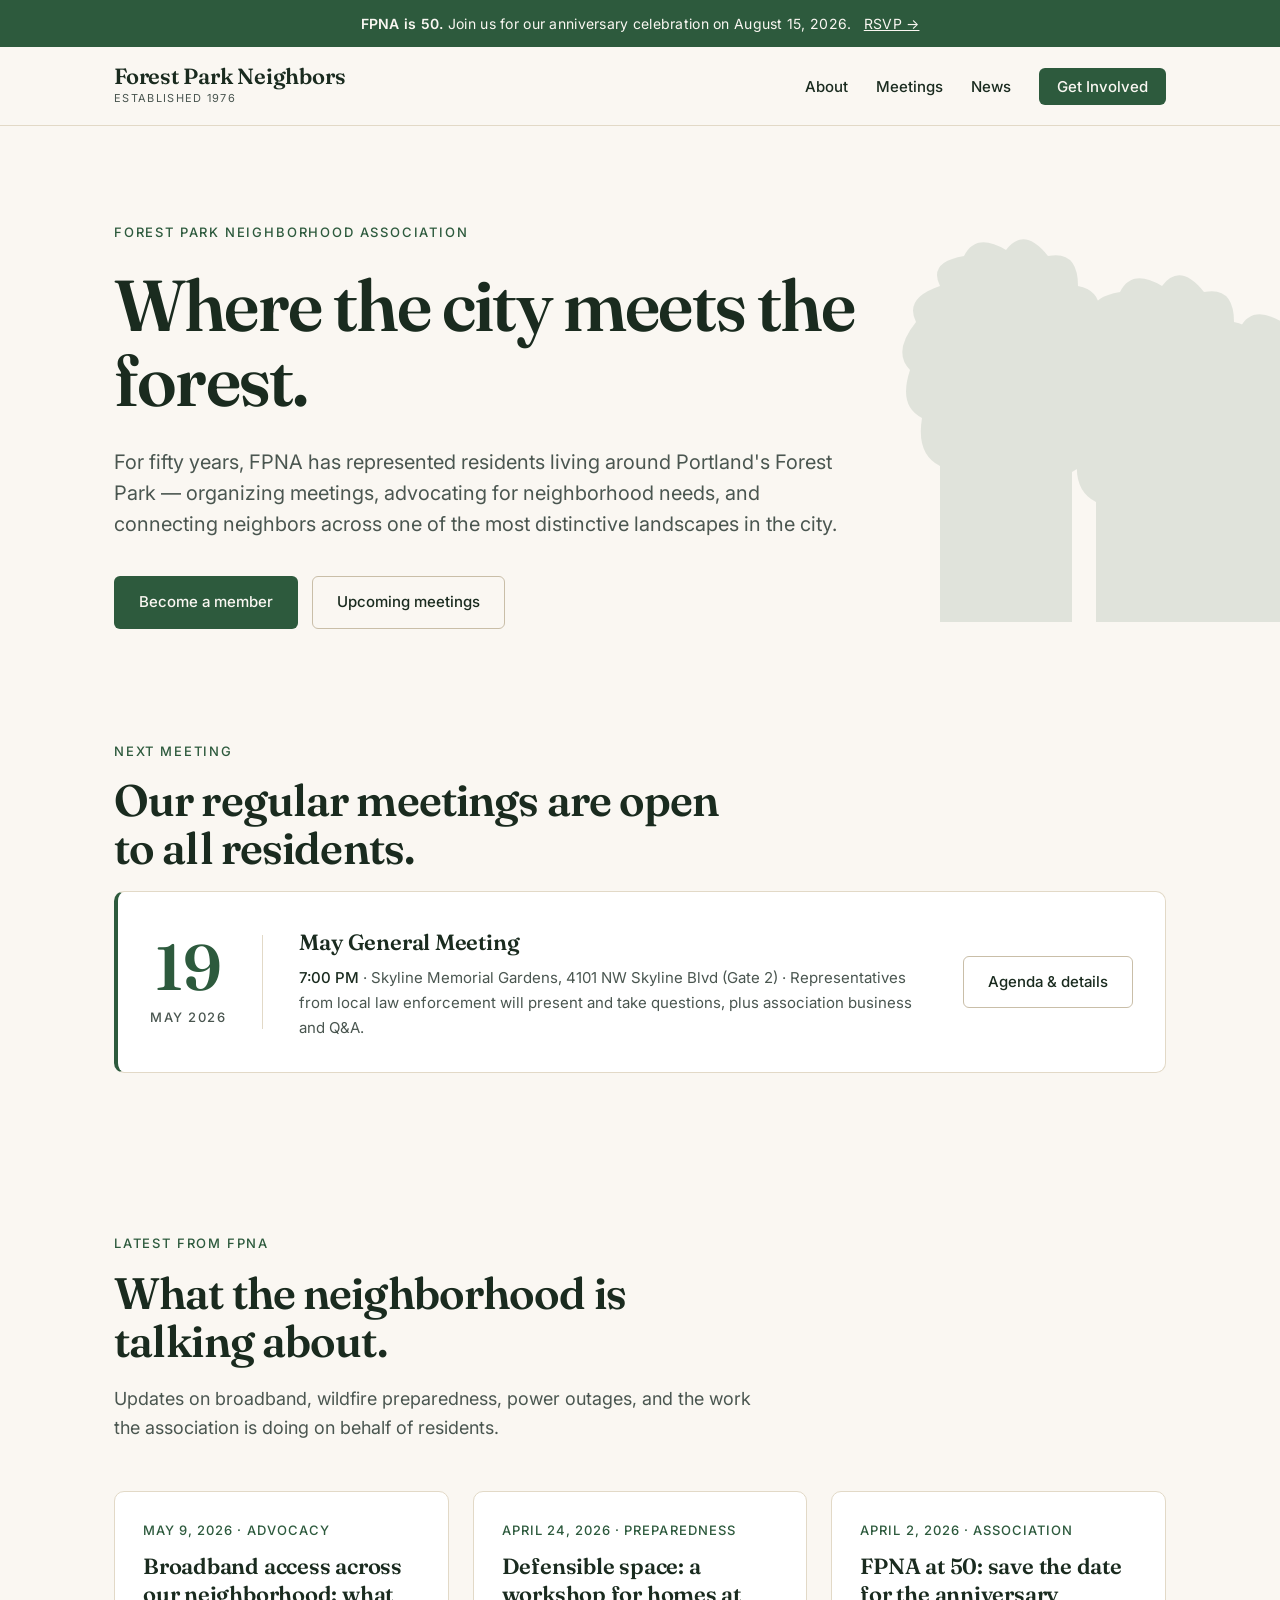
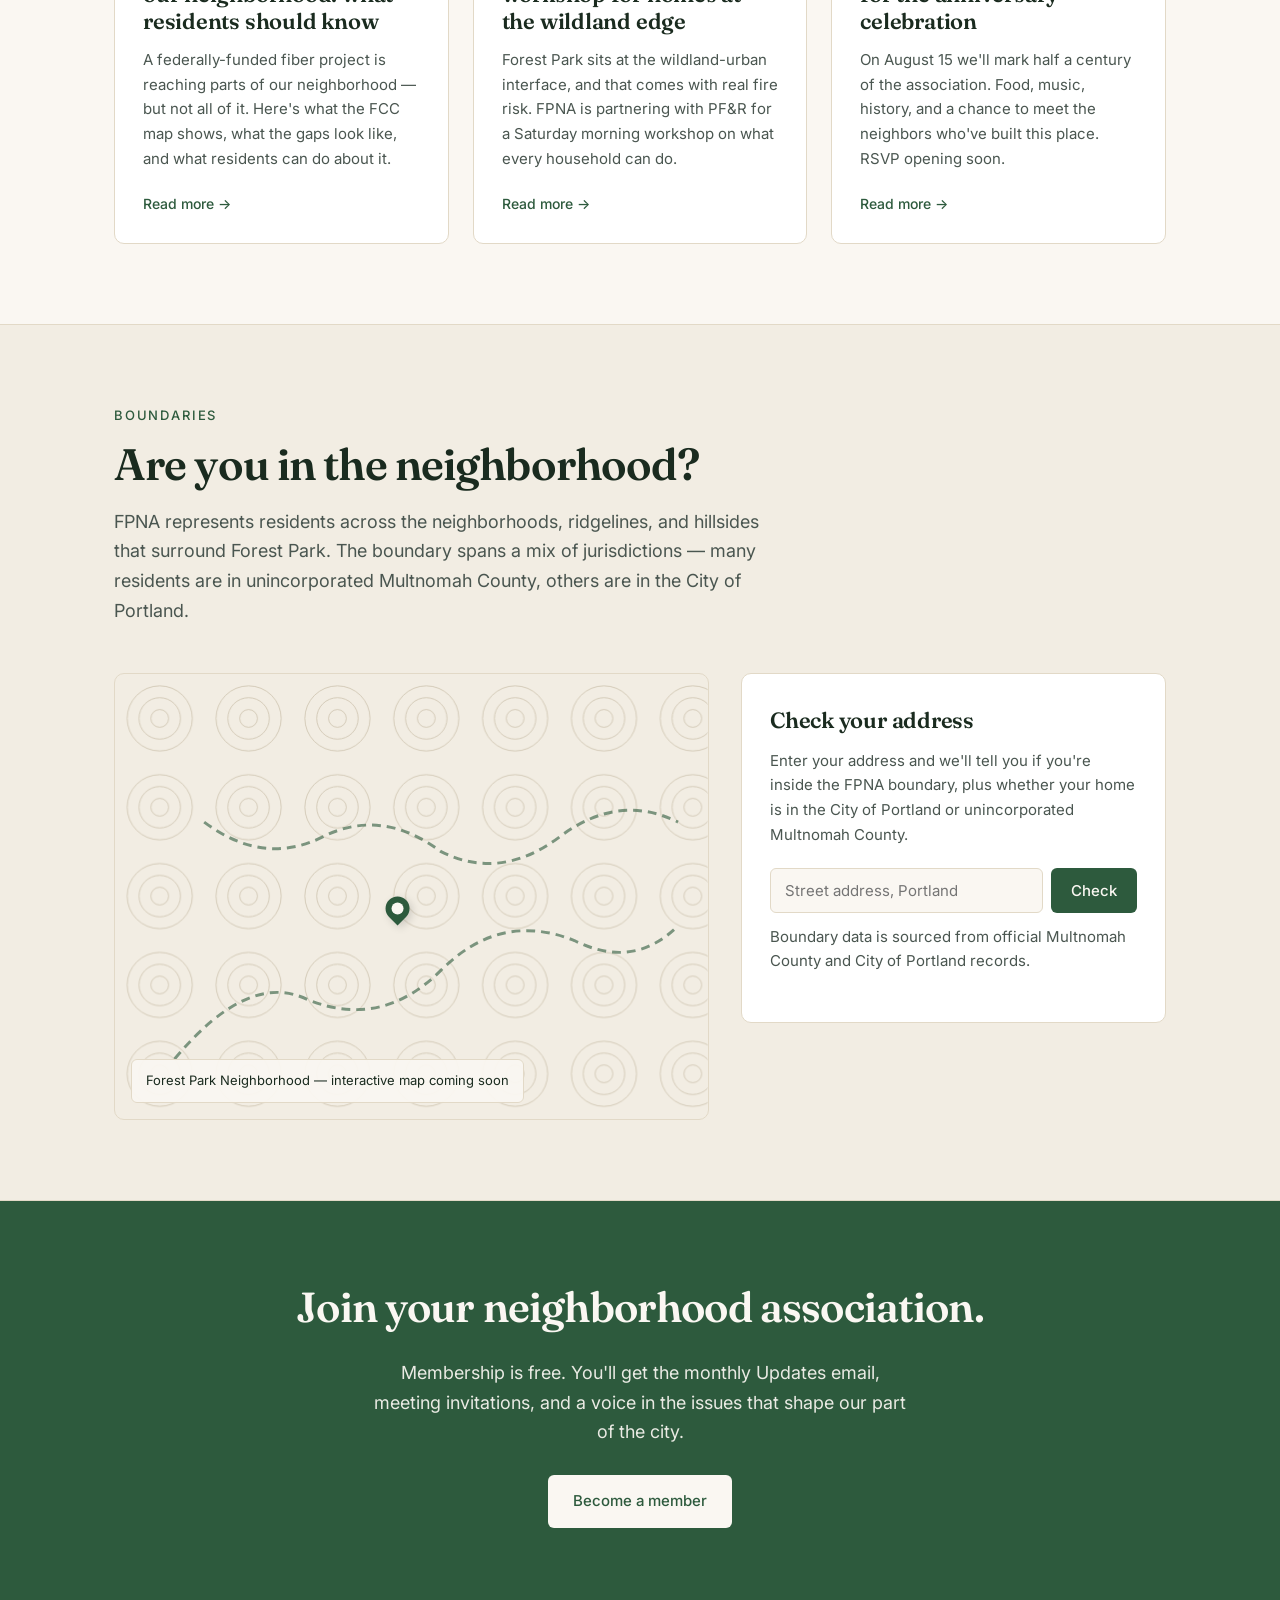
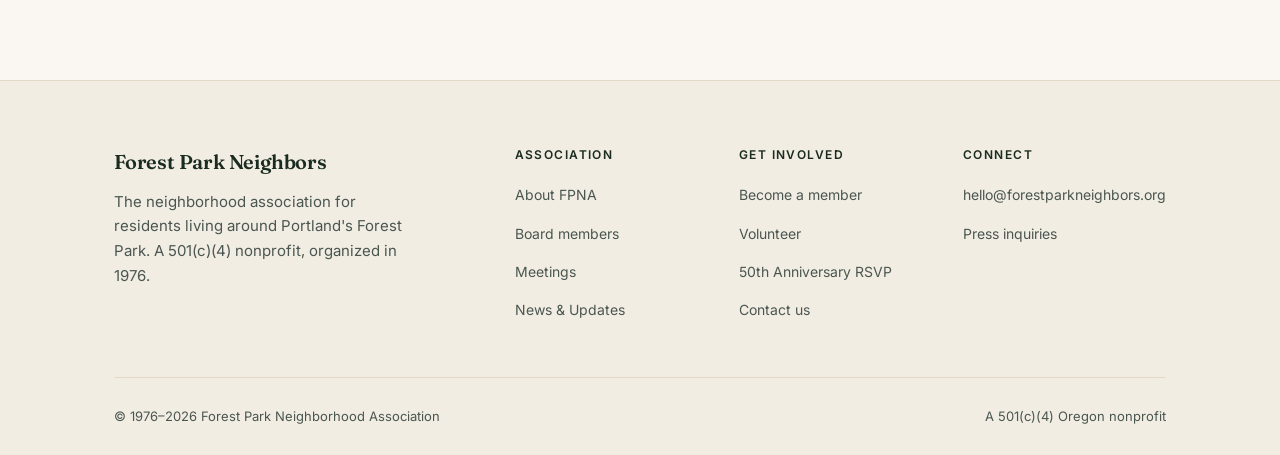
==== index.html @ efd58afb "Initial commit: FPNA prototype site Static demo for the Forest Park Neighborhood Association board r" ====
<!DOCTYPE html>
<html lang="en">
<head>
  <meta charset="UTF-8">
  <meta name="viewport" content="width=device-width, initial-scale=1.0">
  <title>Forest Park Neighborhood Association</title>
  <meta name="description" content="Since 1976, FPNA has represented residents around Portland's Forest Park. Meetings, news, advocacy, and community at the edge of the forest.">
  <link rel="preconnect" href="https://fonts.googleapis.com">
  <link rel="preconnect" href="https://fonts.gstatic.com" crossorigin>
  <link href="https://fonts.googleapis.com/css2?family=Fraunces:opsz,wght@9..144,500;9..144,600&family=Inter:wght@400;500;600&display=swap" rel="stylesheet">
  <link rel="stylesheet" href="styles.css">
</head>
<body>

  <!-- 50th Anniversary banner -->
  <div class="banner-50">
    <strong>FPNA is 50.</strong> Join us for our anniversary celebration on August 15, 2026.
    <a href="get-involved.html#rsvp">RSVP →</a>
  </div>

  <!-- Header -->
  <header class="site-header">
    <div class="header-inner">
      <a href="index.html" class="brand">
        <span class="brand-name">Forest Park Neighbors</span>
        <span class="brand-tag">Established 1976</span>
      </a>
      <nav class="main-nav" aria-label="Main">
        <ul>
          <li><a href="about.html">About</a></li>
          <li><a href="meetings.html">Meetings</a></li>
          <li><a href="news.html">News</a></li>
          <li><a href="get-involved.html" class="nav-cta">Get Involved</a></li>
        </ul>
      </nav>
    </div>
  </header>

  <!-- Hero -->
  <section class="hero">
    <!-- Decorative tree silhouettes -->
    <svg class="hero-decoration" viewBox="0 0 400 400" xmlns="http://www.w3.org/2000/svg" aria-hidden="true">
      <g fill="#2D5A3D">
        <path d="M50 380 L50 250 Q30 240 35 210 Q15 200 25 170 Q10 155 30 130 Q20 110 50 100 Q40 80 70 75 Q80 55 105 70 Q120 50 140 75 Q165 70 165 100 Q190 105 180 135 Q200 155 180 175 Q195 200 175 215 Q180 245 160 255 L160 380 Z"/>
        <path d="M180 380 L180 280 Q160 270 165 240 Q145 230 155 200 Q140 185 160 160 Q150 140 180 130 Q170 110 200 105 Q210 85 235 100 Q250 80 270 105 Q295 100 295 130 Q320 135 310 165 Q330 185 310 205 Q325 230 305 245 Q310 275 290 285 L290 380 Z"/>
        <path d="M280 380 L280 310 Q260 300 265 270 Q245 260 255 230 Q240 215 260 190 Q250 170 280 160 Q270 140 300 135 Q310 115 335 130 Q350 110 370 135 L370 380 Z"/>
      </g>
    </svg>

    <div class="container hero-inner">
      <div class="hero-eyebrow">Forest Park Neighborhood Association</div>
      <h1 class="hero-title">Where the city meets the forest.</h1>
      <p class="hero-sub">
        For fifty years, FPNA has represented residents living around Portland's Forest Park —
        organizing meetings, advocating for neighborhood needs, and connecting neighbors across
        one of the most distinctive landscapes in the city.
      </p>
      <div class="hero-actions">
        <a href="get-involved.html" class="btn btn-primary">Become a member</a>
        <a href="meetings.html" class="btn btn-secondary">Upcoming meetings</a>
      </div>
    </div>
  </section>

  <!-- Next meeting -->
  <section style="padding-top: 24px;">
    <div class="container">
      <div class="section-eyebrow">Next meeting</div>
      <h2 class="section-title">Our regular meetings are open to all residents.</h2>
      <div class="next-meeting">
        <div class="next-meeting-date">
          <div class="next-meeting-day">19</div>
          <div class="next-meeting-month">May 2026</div>
        </div>
        <div class="next-meeting-body">
          <h3>May General Meeting</h3>
          <p>
            <strong>7:00 PM</strong> · Skyline Memorial Gardens, 4101 NW Skyline Blvd (Gate 2) ·
            Representatives from local law enforcement will present and take questions, plus
            association business and Q&amp;A.
          </p>
        </div>
        <a href="meetings.html" class="btn btn-secondary">Agenda &amp; details</a>
      </div>
    </div>
  </section>

  <!-- News -->
  <section>
    <div class="container">
      <div class="section-eyebrow">Latest from FPNA</div>
      <h2 class="section-title">What the neighborhood is talking about.</h2>
      <p class="section-sub">
        Updates on broadband, wildfire preparedness, power outages, and the work the
        association is doing on behalf of residents.
      </p>
      <div class="news-grid">
        <a href="news.html" class="news-card">
          <div class="news-meta">May 9, 2026 · Advocacy</div>
          <h3 class="news-title">Broadband access across our neighborhood: what residents should know</h3>
          <p class="news-excerpt">
            A federally-funded fiber project is reaching parts of our neighborhood — but not all of it.
            Here's what the FCC map shows, what the gaps look like, and what residents can do about it.
          </p>
          <span class="news-read">Read more →</span>
        </a>
        <a href="news.html" class="news-card">
          <div class="news-meta">April 24, 2026 · Preparedness</div>
          <h3 class="news-title">Defensible space: a workshop for homes at the wildland edge</h3>
          <p class="news-excerpt">
            Forest Park sits at the wildland-urban interface, and that comes with real fire risk.
            FPNA is partnering with PF&amp;R for a Saturday morning workshop on what every household can do.
          </p>
          <span class="news-read">Read more →</span>
        </a>
        <a href="news.html" class="news-card">
          <div class="news-meta">April 2, 2026 · Association</div>
          <h3 class="news-title">FPNA at 50: save the date for the anniversary celebration</h3>
          <p class="news-excerpt">
            On August 15 we'll mark half a century of the association. Food, music, history,
            and a chance to meet the neighbors who've built this place. RSVP opening soon.
          </p>
          <span class="news-read">Read more →</span>
        </a>
      </div>
    </div>
  </section>

  <!-- Boundary + address checker -->
  <section style="background: var(--color-bg-alt); border-top: 1px solid var(--color-border); border-bottom: 1px solid var(--color-border);">
    <div class="container">
      <div class="section-eyebrow">Boundaries</div>
      <h2 class="section-title">Are you in the neighborhood?</h2>
      <p class="section-sub">
        FPNA represents residents across the neighborhoods, ridgelines, and hillsides
        that surround Forest Park. The boundary spans a mix of jurisdictions — many
        residents are in unincorporated Multnomah County, others are in the City of
        Portland.
      </p>

      <div class="boundary-block">
        <div class="map-placeholder">
          <svg class="map-bg" viewBox="0 0 400 300" xmlns="http://www.w3.org/2000/svg" aria-hidden="true">
            <defs>
              <pattern id="topo" x="0" y="0" width="60" height="60" patternUnits="userSpaceOnUse">
                <circle cx="30" cy="30" r="22" stroke="#C9BEA8" stroke-width="0.5" fill="none"/>
                <circle cx="30" cy="30" r="14" stroke="#C9BEA8" stroke-width="0.5" fill="none"/>
                <circle cx="30" cy="30" r="6" stroke="#C9BEA8" stroke-width="0.5" fill="none"/>
              </pattern>
            </defs>
            <rect width="400" height="300" fill="url(#topo)"/>
            <path d="M40 260 Q90 200 130 220 Q180 240 220 200 Q260 160 310 180 Q350 200 380 170"
                  stroke="#2D5A3D" stroke-width="2" fill="none" stroke-dasharray="6 4" opacity="0.6"/>
            <path d="M60 100 Q100 130 140 110 Q180 90 220 120 Q260 140 300 110 Q340 80 380 100"
                  stroke="#2D5A3D" stroke-width="2" fill="none" stroke-dasharray="6 4" opacity="0.6"/>
          </svg>
          <div class="map-pin" aria-hidden="true"></div>
          <div class="map-label">Forest Park Neighborhood — interactive map coming soon</div>
        </div>

        <div class="checker-card">
          <h3>Check your address</h3>
          <p>Enter your address and we'll tell you if you're inside the FPNA boundary, plus whether your home is in the City of Portland or unincorporated Multnomah County.</p>
          <form class="checker-form" onsubmit="event.preventDefault(); alert('In the production version, this will return live boundary and jurisdiction info.');">
            <input type="text" placeholder="Street address, Portland" aria-label="Your address">
            <button type="submit">Check</button>
          </form>
          <p class="checker-note">Boundary data is sourced from official Multnomah County and City of Portland records.</p>
        </div>
      </div>
    </div>
  </section>

  <!-- CTA band -->
  <section class="cta-band">
    <div class="container">
      <h2>Join your neighborhood association.</h2>
      <p>Membership is free. You'll get the monthly Updates email, meeting invitations, and a voice in the issues that shape our part of the city.</p>
      <a href="get-involved.html" class="btn btn-primary">Become a member</a>
    </div>
  </section>

  <!-- Footer -->
  <footer class="site-footer">
    <div class="container">
      <div class="footer-grid">
        <div>
          <div class="footer-brand">Forest Park Neighbors</div>
          <p class="footer-blurb">
            The neighborhood association for residents living around Portland's Forest Park.
            A 501(c)(4) nonprofit, organized in 1976.
          </p>
        </div>
        <div class="footer-col">
          <h4>Association</h4>
          <ul>
            <li><a href="about.html">About FPNA</a></li>
            <li><a href="about.html#board">Board members</a></li>
            <li><a href="meetings.html">Meetings</a></li>
            <li><a href="news.html">News &amp; Updates</a></li>
          </ul>
        </div>
        <div class="footer-col">
          <h4>Get involved</h4>
          <ul>
            <li><a href="get-involved.html">Become a member</a></li>
            <li><a href="get-involved.html#volunteer">Volunteer</a></li>
            <li><a href="get-involved.html#rsvp">50th Anniversary RSVP</a></li>
            <li><a href="contact.html">Contact us</a></li>
          </ul>
        </div>
        <div class="footer-col">
          <h4>Connect</h4>
          <ul>
            <li><a href="mailto:hello@forestparkneighbors.org">hello@forestparkneighbors.org</a></li>
            <li><a href="contact.html#press">Press inquiries</a></li>
          </ul>
        </div>
      </div>
      <div class="footer-bottom">
        <span>© 1976–2026 Forest Park Neighborhood Association</span>
        <span>A 501(c)(4) Oregon nonprofit</span>
      </div>
    </div>
  </footer>

</body>
</html>
---- styles.css ----
/* FPNA Demo — design system */

:root {
  --color-bg: #FAF7F2;
  --color-bg-alt: #F2EDE3;
  --color-text: #1A2B1F;
  --color-text-muted: #4A5650;
  --color-accent: #2D5A3D;
  --color-accent-hover: #1F4029;
  --color-accent-soft: rgba(45, 90, 61, 0.08);
  --color-border: #E2D9C7;
  --color-border-strong: #C9BEA8;
  --color-card: #FFFFFF;

  --font-display: 'Fraunces', 'Iowan Old Style', 'Georgia', serif;
  --font-body: 'Inter', -apple-system, BlinkMacSystemFont, 'Segoe UI', sans-serif;

  --max-width: 1100px;
  --container-padding: 24px;
}

*, *::before, *::after { box-sizing: border-box; margin: 0; padding: 0; }
html { scroll-behavior: smooth; }

body {
  font-family: var(--font-body);
  font-size: 17px;
  line-height: 1.65;
  color: var(--color-text);
  background: var(--color-bg);
  -webkit-font-smoothing: antialiased;
  text-rendering: optimizeLegibility;
}

a { color: var(--color-accent); text-decoration: none; transition: color 0.15s; }
a:hover { text-decoration: underline; }
img { max-width: 100%; display: block; }

/* Anniversary banner */
.banner-50 {
  background: var(--color-accent);
  color: #FAF7F2;
  text-align: center;
  padding: 12px 16px;
  font-size: 14px;
  letter-spacing: 0.02em;
}
.banner-50 strong { font-weight: 600; }
.banner-50 a { color: #FAF7F2; text-decoration: underline; margin-left: 8px; }

/* Header */
.site-header {
  border-bottom: 1px solid var(--color-border);
  position: sticky;
  top: 0;
  z-index: 10;
  backdrop-filter: blur(8px);
  -webkit-backdrop-filter: blur(8px);
  background: rgba(250, 247, 242, 0.92);
}
.header-inner {
  max-width: var(--max-width);
  margin: 0 auto;
  padding: 18px var(--container-padding);
  display: flex;
  align-items: center;
  justify-content: space-between;
  gap: 24px;
}
.brand {
  display: flex;
  flex-direction: column;
  gap: 2px;
  color: var(--color-text);
}
.brand:hover { text-decoration: none; }
.brand-name {
  font-family: var(--font-display);
  font-weight: 600;
  font-size: 22px;
  letter-spacing: -0.01em;
  line-height: 1;
}
.brand-tag {
  font-size: 11px;
  letter-spacing: 0.12em;
  text-transform: uppercase;
  color: var(--color-text-muted);
}
nav.main-nav ul {
  list-style: none;
  display: flex;
  gap: 28px;
  align-items: center;
}
nav.main-nav a {
  color: var(--color-text);
  font-weight: 500;
  font-size: 15px;
}
nav.main-nav a:hover { color: var(--color-accent); text-decoration: none; }
nav.main-nav a.active { color: var(--color-accent); }
.nav-cta {
  background: var(--color-accent);
  color: #FAF7F2 !important;
  padding: 9px 18px;
  border-radius: 6px;
  font-weight: 500;
  font-size: 14px;
}
.nav-cta:hover { background: var(--color-accent-hover); text-decoration: none; }

@media (max-width: 820px) {
  .header-inner { flex-wrap: wrap; }
  nav.main-nav ul { gap: 18px; flex-wrap: wrap; }
}

/* Layout */
.container {
  max-width: var(--max-width);
  margin: 0 auto;
  padding: 0 var(--container-padding);
}
section { padding: 80px 0; }
.section-tight { padding: 56px 0; }

/* Hero */
.hero {
  padding: 96px 0 88px;
  position: relative;
  overflow: hidden;
}
.hero-inner { position: relative; z-index: 1; }
.hero-eyebrow {
  font-size: 13px;
  letter-spacing: 0.14em;
  text-transform: uppercase;
  color: var(--color-accent);
  font-weight: 500;
  margin-bottom: 24px;
}
.hero-title {
  font-family: var(--font-display);
  font-weight: 600;
  font-size: clamp(40px, 6vw, 72px);
  line-height: 1.05;
  letter-spacing: -0.025em;
  color: var(--color-text);
  margin-bottom: 28px;
  max-width: 18ch;
}
.hero-sub {
  font-size: 20px;
  line-height: 1.55;
  color: var(--color-text-muted);
  max-width: 56ch;
  margin-bottom: 36px;
}
.hero-actions {
  display: flex;
  gap: 14px;
  flex-wrap: wrap;
}

/* Decorative SVG backdrop */
.hero-decoration {
  position: absolute;
  right: -80px;
  top: 40px;
  width: 480px;
  opacity: 0.12;
  pointer-events: none;
}
@media (max-width: 900px) { .hero-decoration { display: none; } }

/* Buttons */
.btn {
  display: inline-block;
  padding: 13px 24px;
  border-radius: 6px;
  font-weight: 500;
  font-size: 15px;
  border: 1px solid transparent;
  cursor: pointer;
  font-family: inherit;
  transition: background 0.15s, color 0.15s, border-color 0.15s;
}
.btn-primary { background: var(--color-accent); color: #FAF7F2; }
.btn-primary:hover { background: var(--color-accent-hover); color: #FAF7F2; text-decoration: none; }
.btn-secondary { background: transparent; color: var(--color-text); border-color: var(--color-border-strong); }
.btn-secondary:hover { border-color: var(--color-accent); color: var(--color-accent); text-decoration: none; }

/* Sections */
.section-eyebrow {
  font-size: 13px;
  letter-spacing: 0.14em;
  text-transform: uppercase;
  color: var(--color-accent);
  font-weight: 500;
  margin-bottom: 14px;
}
.section-title {
  font-family: var(--font-display);
  font-weight: 600;
  font-size: clamp(30px, 4vw, 44px);
  line-height: 1.1;
  letter-spacing: -0.02em;
  margin-bottom: 18px;
  max-width: 22ch;
}
.section-sub {
  font-size: 18px;
  color: var(--color-text-muted);
  max-width: 60ch;
  margin-bottom: 48px;
}

/* Next meeting card */
.next-meeting {
  background: var(--color-card);
  border: 1px solid var(--color-border);
  border-left: 4px solid var(--color-accent);
  border-radius: 10px;
  padding: 32px;
  display: grid;
  grid-template-columns: auto 1fr auto;
  gap: 36px;
  align-items: center;
}
@media (max-width: 720px) {
  .next-meeting { grid-template-columns: 1fr; gap: 20px; padding: 24px; }
}
.next-meeting-date {
  text-align: center;
  border-right: 1px solid var(--color-border);
  padding-right: 36px;
}
@media (max-width: 720px) {
  .next-meeting-date { border-right: none; border-bottom: 1px solid var(--color-border); padding: 0 0 20px; }
}
.next-meeting-day {
  font-family: var(--font-display);
  font-size: 64px;
  font-weight: 600;
  line-height: 1;
  color: var(--color-accent);
}
.next-meeting-month {
  font-size: 13px;
  letter-spacing: 0.12em;
  text-transform: uppercase;
  color: var(--color-text-muted);
  margin-top: 8px;
  font-weight: 500;
}
.next-meeting-body h3 {
  font-family: var(--font-display);
  font-weight: 600;
  font-size: 22px;
  margin-bottom: 6px;
  letter-spacing: -0.01em;
}
.next-meeting-body p {
  color: var(--color-text-muted);
  font-size: 15px;
}
.next-meeting-body p strong { color: var(--color-text); font-weight: 500; }

/* News cards */
.news-grid {
  display: grid;
  grid-template-columns: repeat(3, 1fr);
  gap: 24px;
}
@media (max-width: 900px) { .news-grid { grid-template-columns: 1fr 1fr; } }
@media (max-width: 600px) { .news-grid { grid-template-columns: 1fr; } }
.news-card {
  background: var(--color-card);
  border: 1px solid var(--color-border);
  border-radius: 10px;
  padding: 28px;
  display: flex;
  flex-direction: column;
  transition: border-color 0.15s, transform 0.15s;
}
.news-card:hover { border-color: var(--color-accent); text-decoration: none; transform: translateY(-2px); }
.news-meta {
  font-size: 13px;
  letter-spacing: 0.08em;
  text-transform: uppercase;
  color: var(--color-accent);
  font-weight: 500;
  margin-bottom: 12px;
}
.news-title {
  font-family: var(--font-display);
  font-weight: 600;
  font-size: 22px;
  letter-spacing: -0.01em;
  line-height: 1.25;
  margin-bottom: 12px;
  color: var(--color-text);
}
.news-excerpt { color: var(--color-text-muted); font-size: 15px; margin-bottom: 20px; flex: 1; }
.news-read { font-size: 14px; color: var(--color-accent); font-weight: 500; }

/* Map + address checker */
.boundary-block {
  display: grid;
  grid-template-columns: 1.4fr 1fr;
  gap: 32px;
  align-items: start;
}
@media (max-width: 820px) { .boundary-block { grid-template-columns: 1fr; } }

.map-placeholder {
  background: var(--color-bg-alt);
  border: 1px solid var(--color-border);
  border-radius: 10px;
  aspect-ratio: 4 / 3;
  position: relative;
  overflow: hidden;
}
.map-placeholder svg.map-bg { position: absolute; inset: 0; width: 100%; height: 100%; }
.map-pin {
  position: absolute;
  left: 50%;
  top: 52%;
  transform: translate(-50%, -100%);
  width: 24px;
  height: 24px;
  background: var(--color-accent);
  border-radius: 50% 50% 50% 0;
  rotate: -45deg;
  box-shadow: 0 4px 8px rgba(0,0,0,0.15);
}
.map-pin::after {
  content: '';
  position: absolute;
  inset: 6px;
  background: var(--color-bg);
  border-radius: 50%;
}
.map-label {
  position: absolute;
  bottom: 16px;
  left: 16px;
  background: rgba(250, 247, 242, 0.95);
  border: 1px solid var(--color-border);
  border-radius: 6px;
  padding: 10px 14px;
  font-size: 13px;
  color: var(--color-text);
}

.checker-card {
  background: var(--color-card);
  border: 1px solid var(--color-border);
  border-radius: 10px;
  padding: 28px;
}
.checker-card h3 {
  font-family: var(--font-display);
  font-weight: 600;
  font-size: 22px;
  letter-spacing: -0.01em;
  margin-bottom: 10px;
}
.checker-card p { color: var(--color-text-muted); font-size: 15px; margin-bottom: 20px; }
.checker-form { display: flex; gap: 8px; }
.checker-form input {
  flex: 1;
  padding: 12px 14px;
  border: 1px solid var(--color-border);
  border-radius: 6px;
  font-family: inherit;
  font-size: 15px;
  background: var(--color-bg);
}
.checker-form input:focus { outline: none; border-color: var(--color-accent); }
.checker-form button {
  padding: 12px 20px;
  border: none;
  border-radius: 6px;
  background: var(--color-accent);
  color: #FAF7F2;
  font-family: inherit;
  font-size: 15px;
  font-weight: 500;
  cursor: pointer;
}
.checker-form button:hover { background: var(--color-accent-hover); }
.checker-note { font-size: 13px; color: var(--color-text-muted); margin-top: 12px; }

/* CTA band */
.cta-band {
  background: var(--color-accent);
  color: #FAF7F2;
  padding: 72px 0;
  text-align: center;
}
.cta-band h2 {
  font-family: var(--font-display);
  font-weight: 600;
  font-size: clamp(28px, 4vw, 42px);
  letter-spacing: -0.02em;
  margin-bottom: 16px;
}
.cta-band p { font-size: 18px; opacity: 0.92; max-width: 50ch; margin: 0 auto 28px; }
.cta-band .btn-primary {
  background: #FAF7F2;
  color: var(--color-accent);
}
.cta-band .btn-primary:hover { background: #FFFFFF; color: var(--color-accent-hover); }

/* Footer */
.site-footer {
  background: var(--color-bg-alt);
  border-top: 1px solid var(--color-border);
  padding: 64px 0 28px;
  margin-top: 80px;
}
.footer-grid {
  display: grid;
  grid-template-columns: 2fr 1fr 1fr 1fr;
  gap: 48px;
  margin-bottom: 44px;
}
@media (max-width: 768px) {
  .footer-grid { grid-template-columns: 1fr 1fr; gap: 32px; }
}
.footer-brand {
  font-family: var(--font-display);
  font-weight: 600;
  font-size: 20px;
  letter-spacing: -0.01em;
  margin-bottom: 12px;
  color: var(--color-text);
}
.footer-blurb { color: var(--color-text-muted); font-size: 15px; max-width: 32ch; }
.footer-col h4 {
  font-size: 12px;
  letter-spacing: 0.12em;
  text-transform: uppercase;
  margin-bottom: 16px;
  color: var(--color-text);
  font-weight: 600;
}
.footer-col ul { list-style: none; }
.footer-col li { margin-bottom: 10px; }
.footer-col a { color: var(--color-text-muted); font-size: 14px; }
.footer-col a:hover { color: var(--color-accent); }
.footer-bottom {
  padding-top: 28px;
  border-top: 1px solid var(--color-border);
  display: flex;
  justify-content: space-between;
  font-size: 13px;
  color: var(--color-text-muted);
  flex-wrap: wrap;
  gap: 16px;
}

/* Page header */
.page-header {
  padding: 88px 0 56px;
  border-bottom: 1px solid var(--color-border);
}

/* Prose */
.prose { max-width: 70ch; }
.prose p { margin-bottom: 18px; color: var(--color-text); }
.prose h2 {
  font-family: var(--font-display);
  font-weight: 600;
  font-size: 30px;
  letter-spacing: -0.015em;
  margin: 48px 0 14px;
}
.prose h3 {
  font-family: var(--font-display);
  font-weight: 600;
  font-size: 22px;
  margin: 32px 0 10px;
}
.prose ul { margin: 14px 0 22px 22px; }
.prose li { margin-bottom: 6px; }

/* Board members */
.board-grid {
  display: grid;
  grid-template-columns: repeat(auto-fit, minmax(220px, 1fr));
  gap: 20px;
}
.board-card {
  background: var(--color-card);
  border: 1px solid var(--color-border);
  border-radius: 10px;
  padding: 24px;
}
.board-card .name {
  font-family: var(--font-display);
  font-weight: 600;
  font-size: 18px;
  letter-spacing: -0.01em;
  margin-bottom: 6px;
}
.board-card .role {
  font-size: 12px;
  letter-spacing: 0.08em;
  text-transform: uppercase;
  color: var(--color-accent);
  margin-bottom: 12px;
  font-weight: 500;
}
.board-card .since { font-size: 14px; color: var(--color-text-muted); }

/* Timeline (history) */
.timeline {
  border-left: 2px solid var(--color-border);
  padding-left: 28px;
  margin-left: 6px;
  max-width: 60ch;
}
.timeline-item { position: relative; padding-bottom: 32px; }
.timeline-item::before {
  content: '';
  position: absolute;
  left: -35px;
  top: 6px;
  width: 12px;
  height: 12px;
  background: var(--color-accent);
  border-radius: 50%;
  border: 2px solid var(--color-bg);
}
.timeline-year {
  font-family: var(--font-display);
  font-weight: 600;
  font-size: 20px;
  color: var(--color-accent);
  margin-bottom: 4px;
}
.timeline-title { font-weight: 500; margin-bottom: 4px; }
.timeline-desc { color: var(--color-text-muted); font-size: 15px; }

/* Meeting list */
.meeting-list { list-style: none; }
.meeting-list li {
  display: grid;
  grid-template-columns: 120px 1fr auto;
  gap: 24px;
  padding: 20px 0;
  border-bottom: 1px solid var(--color-border);
  align-items: center;
}
@media (max-width: 600px) {
  .meeting-list li { grid-template-columns: 1fr; gap: 6px; }
}
.meeting-date {
  font-family: var(--font-display);
  font-weight: 600;
  font-size: 18px;
  color: var(--color-accent);
}
.meeting-topic { font-weight: 500; }
.meeting-link { font-size: 14px; }

/* Forms (general) */
.form-grid {
  display: grid;
  grid-template-columns: 1fr 1fr;
  gap: 20px;
}
@media (max-width: 600px) { .form-grid { grid-template-columns: 1fr; } }
.form-group { display: flex; flex-direction: column; }
.form-group.full { grid-column: 1 / -1; }
.form-group label {
  font-size: 13px;
  font-weight: 500;
  margin-bottom: 6px;
  letter-spacing: 0.02em;
}
.form-group input,
.form-group textarea,
.form-group select {
  padding: 12px 14px;
  border: 1px solid var(--color-border);
  border-radius: 6px;
  font-family: inherit;
  font-size: 15px;
  background: var(--color-bg);
}
.form-group input:focus,
.form-group textarea:focus,
.form-group select:focus { outline: none; border-color: var(--color-accent); }
.form-group textarea { min-height: 120px; resize: vertical; }

/* Resource list */
.resource-grid {
  display: grid;
  grid-template-columns: repeat(2, 1fr);
  gap: 20px;
}
@media (max-width: 700px) { .resource-grid { grid-template-columns: 1fr; } }
.resource-card {
  background: var(--color-card);
  border: 1px solid var(--color-border);
  border-radius: 10px;
  padding: 24px;
  display: flex;
  flex-direction: column;
}
.resource-card h3 {
  font-family: var(--font-display);
  font-weight: 600;
  font-size: 19px;
  letter-spacing: -0.01em;
  margin-bottom: 10px;
}
.resource-card p { color: var(--color-text-muted); font-size: 15px; margin-bottom: 16px; flex: 1; }
.resource-card a { font-size: 14px; font-weight: 500; }

/* Utilities */
.text-center { text-align: center; }
.muted { color: var(--color-text-muted); }
.divider {
  height: 1px;
  background: var(--color-border);
  margin: 48px 0;
}
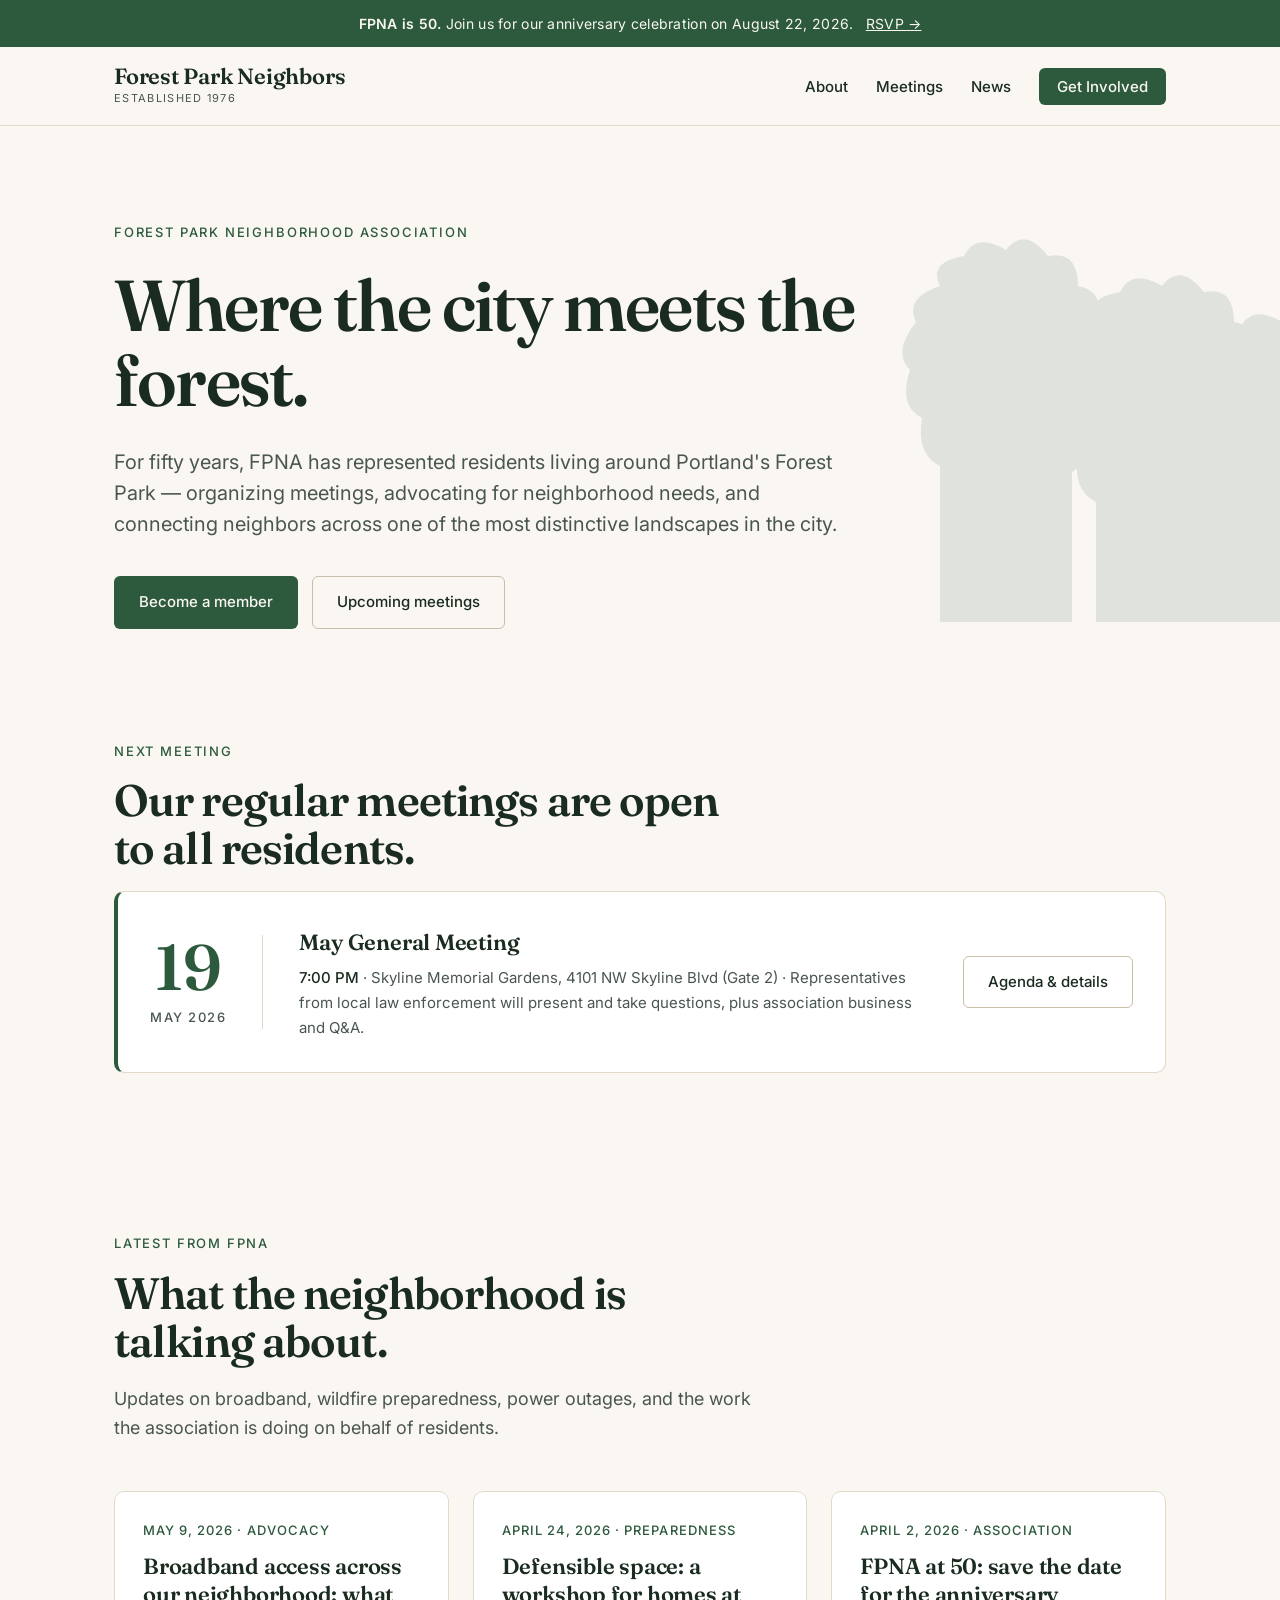
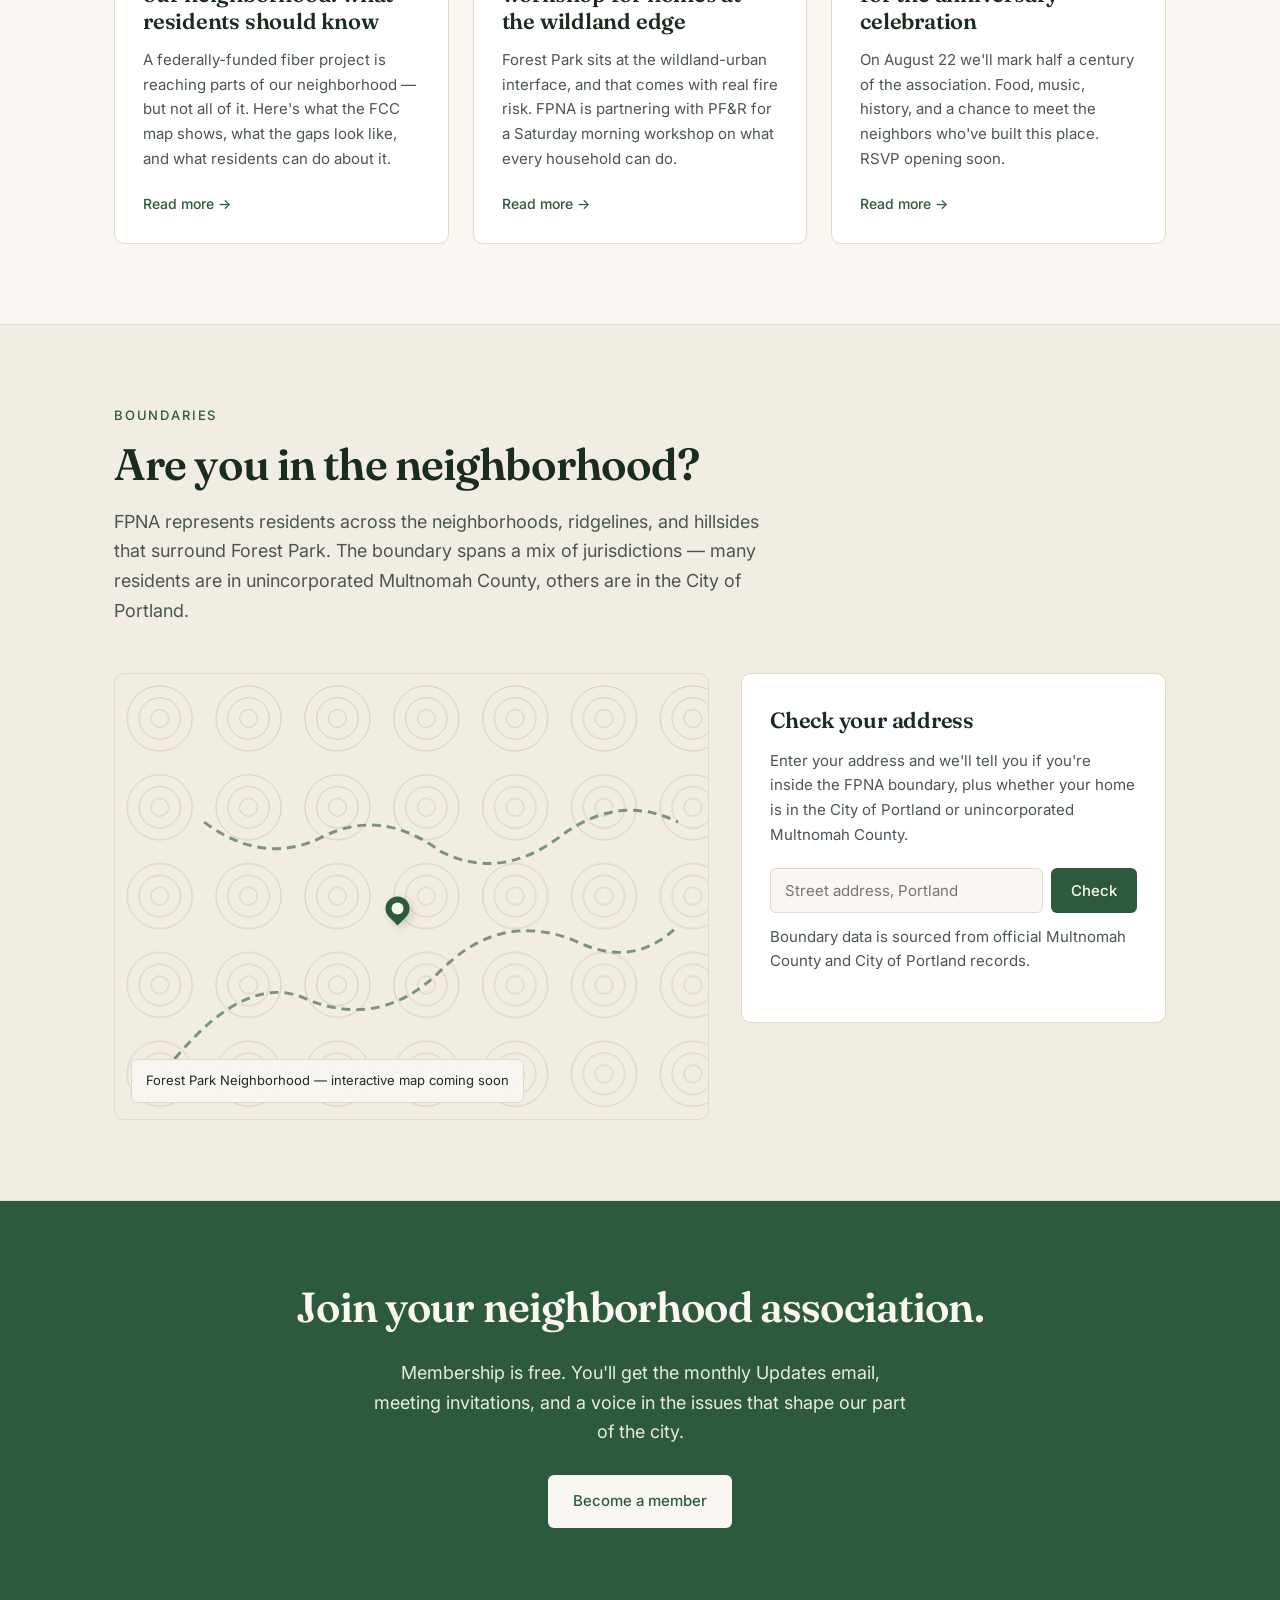
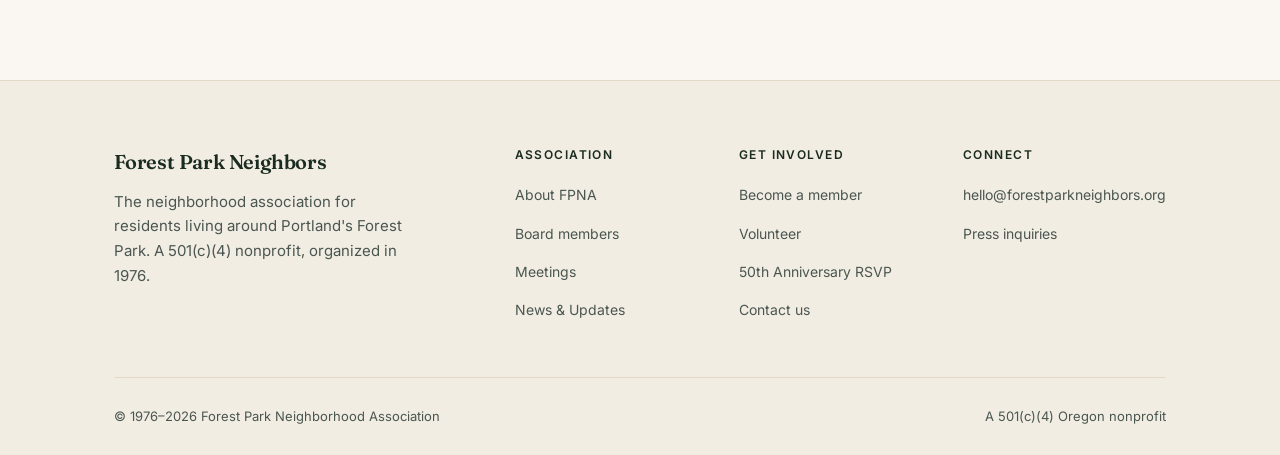
==== commit 459569c5: "Correct 50th anniversary date and Kate Brown meeting month - 50th anniversary celebration moved to A" ====
--- a/index.html
+++ b/index.html
@@ -14,7 +14,7 @@
 
   <!-- 50th Anniversary banner -->
   <div class="banner-50">
-    <strong>FPNA is 50.</strong> Join us for our anniversary celebration on August 15, 2026.
+    <strong>FPNA is 50.</strong> Join us for our anniversary celebration on August 22, 2026.
     <a href="get-involved.html#rsvp">RSVP →</a>
   </div>
 
@@ -117,7 +117,7 @@
           <div class="news-meta">April 2, 2026 · Association</div>
           <h3 class="news-title">FPNA at 50: save the date for the anniversary celebration</h3>
           <p class="news-excerpt">
-            On August 15 we'll mark half a century of the association. Food, music, history,
+            On August 22 we'll mark half a century of the association. Food, music, history,
             and a chance to meet the neighbors who've built this place. RSVP opening soon.
           </p>
           <span class="news-read">Read more →</span>
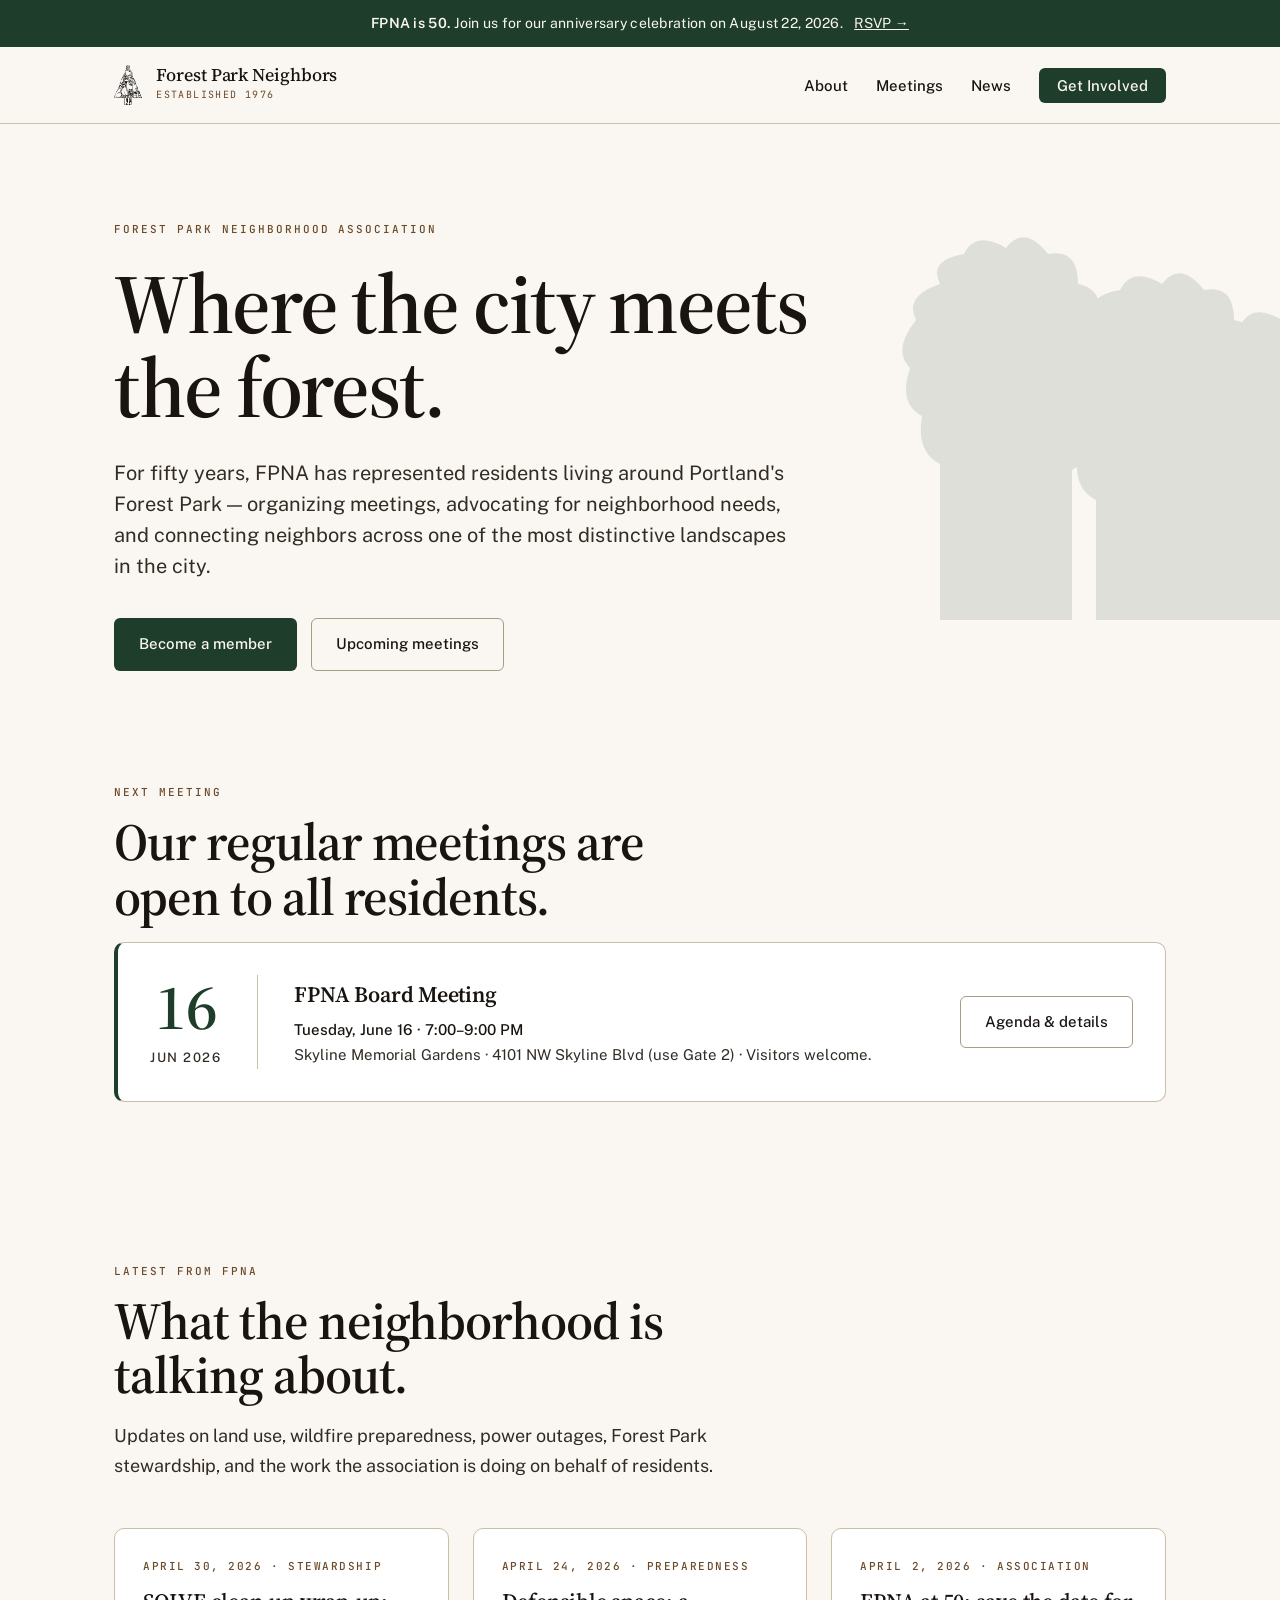
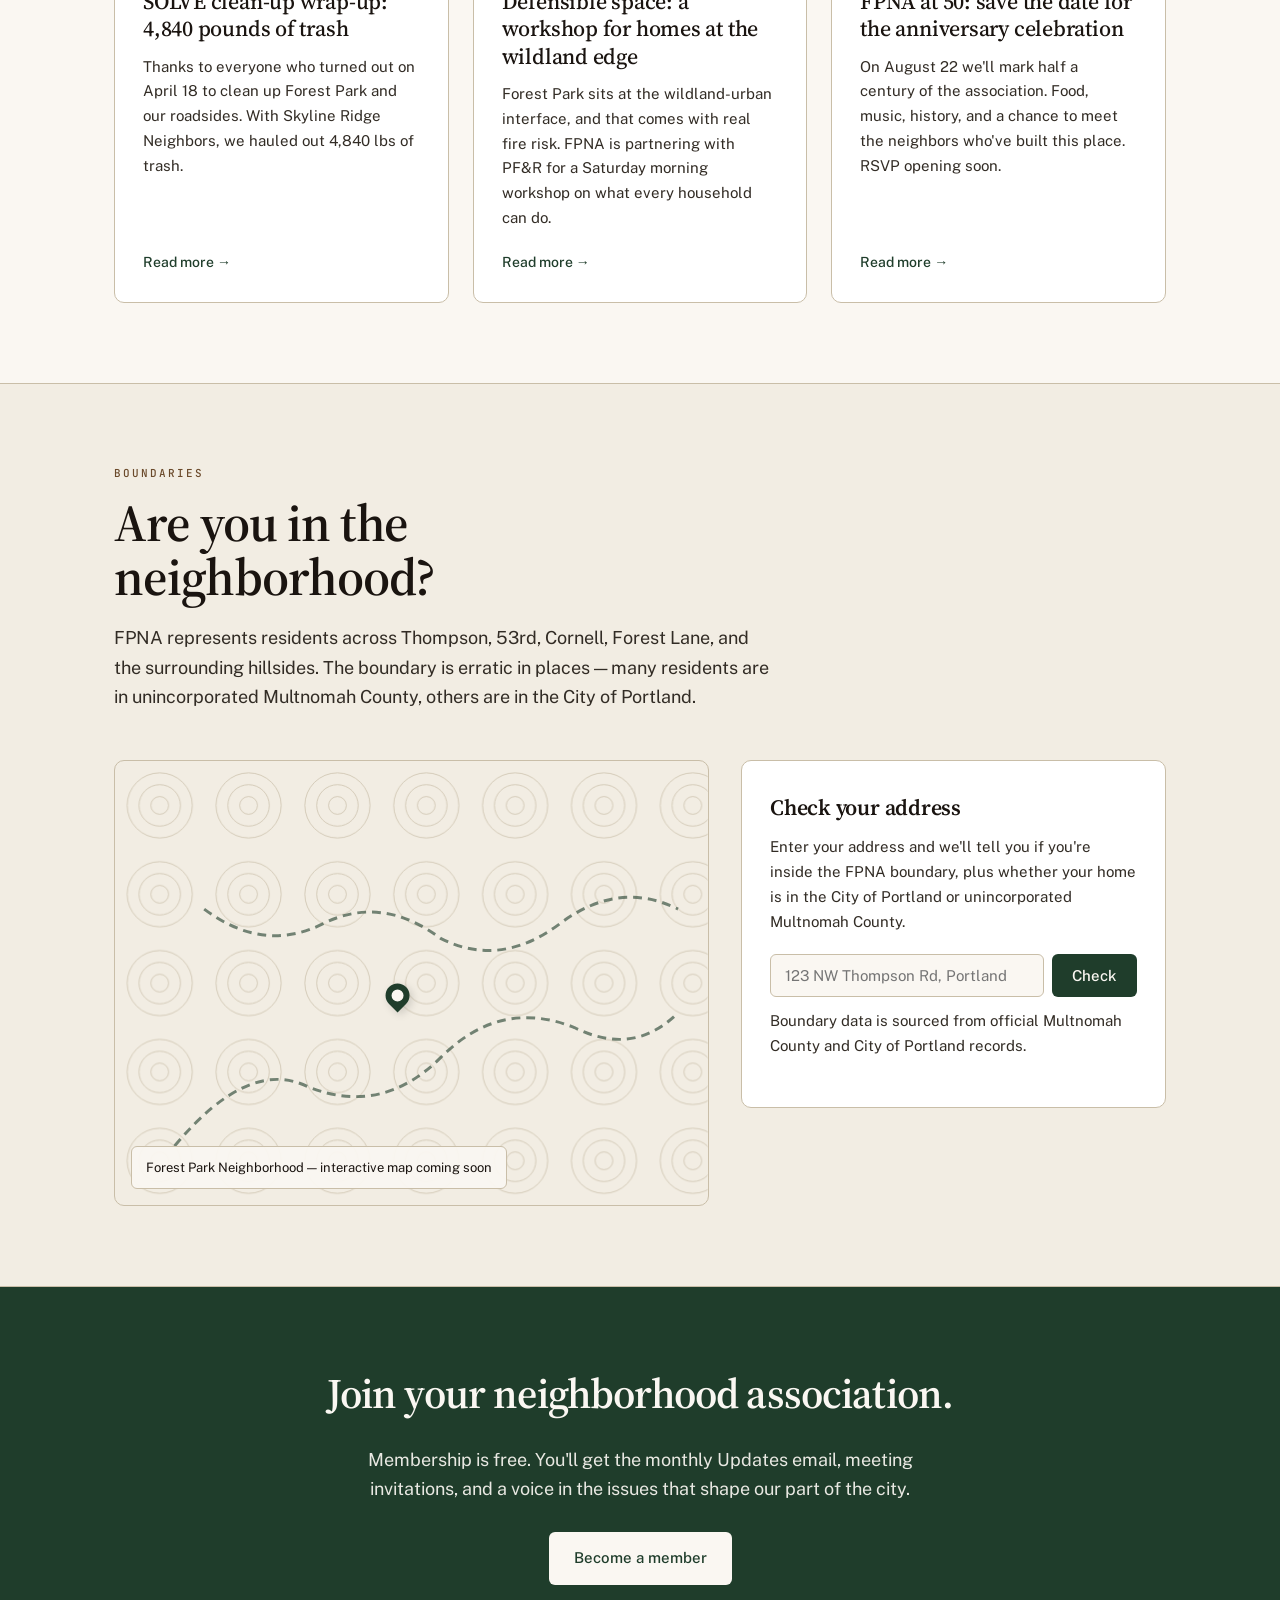
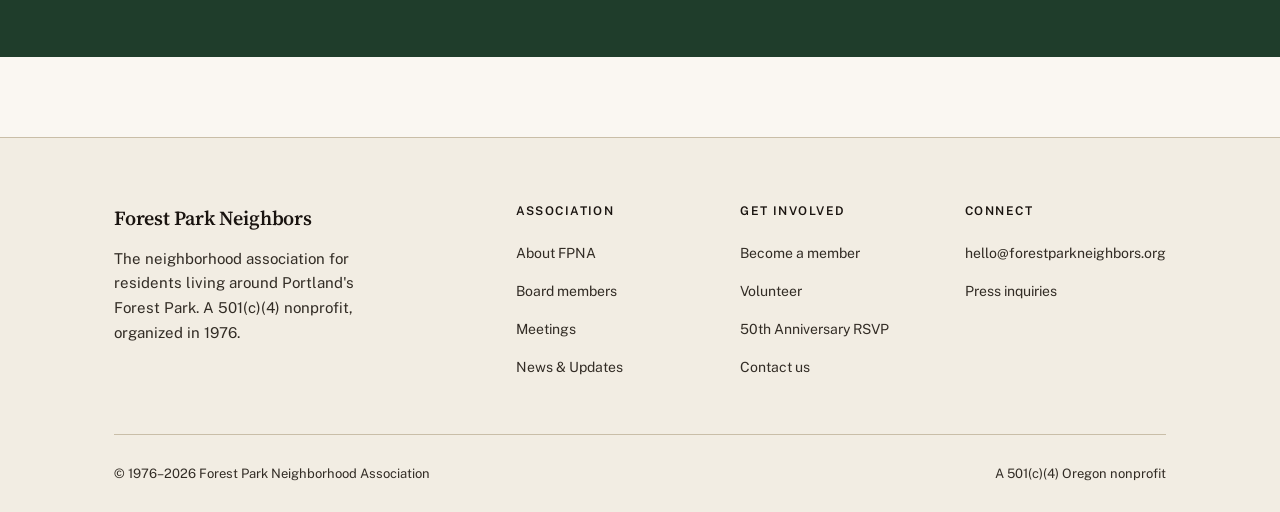
==== commit eddcc69f: "Apply FPNA brand kit; add Land Use and Committees stubs; correct 50th date to Aug 22 Co-Authored-By:" ====
--- a/index.html
+++ b/index.html
@@ -7,7 +7,7 @@
   <meta name="description" content="Since 1976, FPNA has represented residents around Portland's Forest Park. Meetings, news, advocacy, and community at the edge of the forest.">
   <link rel="preconnect" href="https://fonts.googleapis.com">
   <link rel="preconnect" href="https://fonts.gstatic.com" crossorigin>
-  <link href="https://fonts.googleapis.com/css2?family=Fraunces:opsz,wght@9..144,500;9..144,600&family=Inter:wght@400;500;600&display=swap" rel="stylesheet">
+  <link href="https://fonts.googleapis.com/css2?family=Source+Serif+4:opsz,wght@8..60,300;8..60,400;8..60,500;8..60,600;8..60,700&family=Public+Sans:wght@400;500;600&family=JetBrains+Mono:wght@400;500&display=swap" rel="stylesheet">
   <link rel="stylesheet" href="styles.css">
 </head>
 <body>
@@ -22,8 +22,11 @@
   <header class="site-header">
     <div class="header-inner">
       <a href="index.html" class="brand">
-        <span class="brand-name">Forest Park Neighbors</span>
-        <span class="brand-tag">Established 1976</span>
+        <img src="assets/fpna-logo-bw.png" alt="" class="brand-mark" />
+        <span class="brand-text">
+          <span class="brand-name">Forest Park Neighbors</span>
+          <span class="brand-tag">Established 1976</span>
+        </span>
       </a>
       <nav class="main-nav" aria-label="Main">
         <ul>
@@ -40,7 +43,7 @@
   <section class="hero">
     <!-- Decorative tree silhouettes -->
     <svg class="hero-decoration" viewBox="0 0 400 400" xmlns="http://www.w3.org/2000/svg" aria-hidden="true">
-      <g fill="#2D5A3D">
+      <g fill="#1F3D2B">
         <path d="M50 380 L50 250 Q30 240 35 210 Q15 200 25 170 Q10 155 30 130 Q20 110 50 100 Q40 80 70 75 Q80 55 105 70 Q120 50 140 75 Q165 70 165 100 Q190 105 180 135 Q200 155 180 175 Q195 200 175 215 Q180 245 160 255 L160 380 Z"/>
         <path d="M180 380 L180 280 Q160 270 165 240 Q145 230 155 200 Q140 185 160 160 Q150 140 180 130 Q170 110 200 105 Q210 85 235 100 Q250 80 270 105 Q295 100 295 130 Q320 135 310 165 Q330 185 310 205 Q325 230 305 245 Q310 275 290 285 L290 380 Z"/>
         <path d="M280 380 L280 310 Q260 300 265 270 Q245 260 255 230 Q240 215 260 190 Q250 170 280 160 Q270 140 300 135 Q310 115 335 130 Q350 110 370 135 L370 380 Z"/>
@@ -69,15 +72,14 @@
       <h2 class="section-title">Our regular meetings are open to all residents.</h2>
       <div class="next-meeting">
         <div class="next-meeting-date">
-          <div class="next-meeting-day">19</div>
-          <div class="next-meeting-month">May 2026</div>
+          <div class="next-meeting-day">16</div>
+          <div class="next-meeting-month">Jun 2026</div>
         </div>
         <div class="next-meeting-body">
-          <h3>May General Meeting</h3>
+          <h3>FPNA Board Meeting</h3>
           <p>
-            <strong>7:00 PM</strong> · Skyline Memorial Gardens, 4101 NW Skyline Blvd (Gate 2) ·
-            Representatives from local law enforcement will present and take questions, plus
-            association business and Q&amp;A.
+            <strong>Tuesday, June 16 · 7:00&ndash;9:00 PM</strong><br>
+            Skyline Memorial Gardens · 4101 NW Skyline Blvd (use Gate 2) · Visitors welcome.
           </p>
         </div>
         <a href="meetings.html" class="btn btn-secondary">Agenda &amp; details</a>
@@ -91,16 +93,16 @@
       <div class="section-eyebrow">Latest from FPNA</div>
       <h2 class="section-title">What the neighborhood is talking about.</h2>
       <p class="section-sub">
-        Updates on broadband, wildfire preparedness, power outages, and the work the
-        association is doing on behalf of residents.
+        Updates on land use, wildfire preparedness, power outages, Forest Park stewardship,
+        and the work the association is doing on behalf of residents.
       </p>
       <div class="news-grid">
         <a href="news.html" class="news-card">
-          <div class="news-meta">May 9, 2026 · Advocacy</div>
-          <h3 class="news-title">Broadband access across our neighborhood: what residents should know</h3>
+          <div class="news-meta">April 30, 2026 · Stewardship</div>
+          <h3 class="news-title">SOLVE clean-up wrap-up: 4,840 pounds of trash</h3>
           <p class="news-excerpt">
-            A federally-funded fiber project is reaching parts of our neighborhood — but not all of it.
-            Here's what the FCC map shows, what the gaps look like, and what residents can do about it.
+            Thanks to everyone who turned out on April 18 to clean up Forest Park and our
+            roadsides. With Skyline Ridge Neighbors, we hauled out 4,840 lbs of trash.
           </p>
           <span class="news-read">Read more →</span>
         </a>
@@ -132,10 +134,9 @@
       <div class="section-eyebrow">Boundaries</div>
       <h2 class="section-title">Are you in the neighborhood?</h2>
       <p class="section-sub">
-        FPNA represents residents across the neighborhoods, ridgelines, and hillsides
-        that surround Forest Park. The boundary spans a mix of jurisdictions — many
-        residents are in unincorporated Multnomah County, others are in the City of
-        Portland.
+        FPNA represents residents across Thompson, 53rd, Cornell, Forest Lane, and the
+        surrounding hillsides. The boundary is erratic in places — many residents are in
+        unincorporated Multnomah County, others are in the City of Portland.
       </p>
 
       <div class="boundary-block">
@@ -150,9 +151,9 @@
             </defs>
             <rect width="400" height="300" fill="url(#topo)"/>
             <path d="M40 260 Q90 200 130 220 Q180 240 220 200 Q260 160 310 180 Q350 200 380 170"
-                  stroke="#2D5A3D" stroke-width="2" fill="none" stroke-dasharray="6 4" opacity="0.6"/>
+                  stroke="#1F3D2B" stroke-width="2" fill="none" stroke-dasharray="6 4" opacity="0.6"/>
             <path d="M60 100 Q100 130 140 110 Q180 90 220 120 Q260 140 300 110 Q340 80 380 100"
-                  stroke="#2D5A3D" stroke-width="2" fill="none" stroke-dasharray="6 4" opacity="0.6"/>
+                  stroke="#1F3D2B" stroke-width="2" fill="none" stroke-dasharray="6 4" opacity="0.6"/>
           </svg>
           <div class="map-pin" aria-hidden="true"></div>
           <div class="map-label">Forest Park Neighborhood — interactive map coming soon</div>
@@ -162,7 +163,7 @@
           <h3>Check your address</h3>
           <p>Enter your address and we'll tell you if you're inside the FPNA boundary, plus whether your home is in the City of Portland or unincorporated Multnomah County.</p>
           <form class="checker-form" onsubmit="event.preventDefault(); alert('In the production version, this will return live boundary and jurisdiction info.');">
-            <input type="text" placeholder="Street address, Portland" aria-label="Your address">
+            <input type="text" placeholder="123 NW Thompson Rd, Portland" aria-label="Your address">
             <button type="submit">Check</button>
           </form>
           <p class="checker-note">Boundary data is sourced from official Multnomah County and City of Portland records.</p>
--- a/styles.css
+++ b/styles.css
@@ -1,19 +1,41 @@
-/* FPNA Demo — design system */
+/* FPNA Demo — design system
+ * Built to the FPNA Brand Kit (v1.0, May 2026).
+ * Palette: Douglas Fir / Cream / Cedar / Bark, plus Jay / Salmonberry / Moss / Late Light.
+ * Type: Source Serif 4 (editorial) + Public Sans (UI) + JetBrains Mono (labels).
+ */
 
 :root {
-  --color-bg: #FAF7F2;
-  --color-bg-alt: #F2EDE3;
-  --color-text: #1A2B1F;
-  --color-text-muted: #4A5650;
-  --color-accent: #2D5A3D;
-  --color-accent-hover: #1F4029;
-  --color-accent-soft: rgba(45, 90, 61, 0.08);
-  --color-border: #E2D9C7;
-  --color-border-strong: #C9BEA8;
+  /* Brand kit palette */
+  --color-forest: #1F3D2B;        /* primary */
+  --color-forest-deep: #122418;
+  --color-moss: #6F8A4F;
+  --color-cedar: #6B4A2B;
+  --color-cedar-light: #A98463;
+  --color-jay: #1B4D7A;
+  --color-rust: #B6502E;          /* salmonberry */
+  --color-gold: #C89A3A;          /* late light */
+  --color-cream: #F4EDDD;
+  --color-paper: #FAF7F2;         /* page background — softer warm white */
+  --color-paper-2: #F2EDE3;       /* alt section background */
+  --color-bark: #1A1410;          /* text ink */
+  --color-rule: rgba(26, 20, 16, 0.18);
+
+  /* Semantic aliases */
+  --color-bg: var(--color-paper);
+  --color-bg-alt: var(--color-paper-2);
+  --color-text: var(--color-bark);
+  --color-text-muted: #322c25;
+  --color-accent: var(--color-forest);
+  --color-accent-hover: var(--color-forest-deep);
+  --color-accent-soft: rgba(31, 61, 43, 0.08);
+  --color-border: #C9BEA8;
+  --color-border-strong: #A89C82;
   --color-card: #FFFFFF;
 
-  --font-display: 'Fraunces', 'Iowan Old Style', 'Georgia', serif;
-  --font-body: 'Inter', -apple-system, BlinkMacSystemFont, 'Segoe UI', sans-serif;
+  /* Typography */
+  --font-display: 'Source Serif 4', 'Iowan Old Style', 'Georgia', serif;
+  --font-body: 'Public Sans', -apple-system, BlinkMacSystemFont, 'Segoe UI', sans-serif;
+  --font-mono: 'JetBrains Mono', ui-monospace, 'SF Mono', Menlo, monospace;
 
   --max-width: 1100px;
   --container-padding: 24px;
@@ -69,23 +91,35 @@
 }
 .brand {
   display: flex;
+  flex-direction: row;
+  align-items: center;
+  gap: 14px;
+  color: var(--color-text);
+}
+.brand:hover { text-decoration: none; }
+.brand-mark {
+  height: 40px;
+  width: auto;
+  display: block;
+}
+.brand-text {
+  display: flex;
   flex-direction: column;
   gap: 2px;
-  color: var(--color-text);
-}
-.brand:hover { text-decoration: none; }
+}
 .brand-name {
   font-family: var(--font-display);
-  font-weight: 600;
-  font-size: 22px;
-  letter-spacing: -0.01em;
-  line-height: 1;
+  font-weight: 500;
+  font-size: 18px;
+  letter-spacing: -0.005em;
+  line-height: 1.05;
 }
 .brand-tag {
-  font-size: 11px;
-  letter-spacing: 0.12em;
+  font-family: var(--font-mono);
+  font-size: 10px;
+  letter-spacing: 0.14em;
   text-transform: uppercase;
-  color: var(--color-text-muted);
+  color: var(--color-cedar);
 }
 nav.main-nav ul {
   list-style: none;
@@ -132,23 +166,25 @@
 }
 .hero-inner { position: relative; z-index: 1; }
 .hero-eyebrow {
-  font-size: 13px;
-  letter-spacing: 0.14em;
+  font-family: var(--font-mono);
+  font-size: 11px;
+  letter-spacing: 0.18em;
   text-transform: uppercase;
-  color: var(--color-accent);
+  color: var(--color-cedar);
   font-weight: 500;
   margin-bottom: 24px;
 }
 .hero-title {
   font-family: var(--font-display);
   font-weight: 600;
-  font-size: clamp(40px, 6vw, 72px);
-  line-height: 1.05;
+  font-size: clamp(48px, 7vw, 84px);
+  line-height: 1.0;
   letter-spacing: -0.025em;
-  color: var(--color-text);
+  color: var(--color-bark);
   margin-bottom: 28px;
   max-width: 18ch;
 }
+.hero-title em { font-style: italic; color: var(--color-forest); font-weight: 600; }
 .hero-sub {
   font-size: 20px;
   line-height: 1.55;
@@ -192,18 +228,19 @@
 
 /* Sections */
 .section-eyebrow {
-  font-size: 13px;
-  letter-spacing: 0.14em;
+  font-family: var(--font-mono);
+  font-size: 11px;
+  letter-spacing: 0.18em;
   text-transform: uppercase;
-  color: var(--color-accent);
+  color: var(--color-cedar);
   font-weight: 500;
   margin-bottom: 14px;
 }
 .section-title {
   font-family: var(--font-display);
   font-weight: 600;
-  font-size: clamp(30px, 4vw, 44px);
-  line-height: 1.1;
+  font-size: clamp(32px, 4.5vw, 52px);
+  line-height: 1.05;
   letter-spacing: -0.02em;
   margin-bottom: 18px;
   max-width: 22ch;
@@ -285,21 +322,22 @@
 }
 .news-card:hover { border-color: var(--color-accent); text-decoration: none; transform: translateY(-2px); }
 .news-meta {
-  font-size: 13px;
-  letter-spacing: 0.08em;
+  font-family: var(--font-mono);
+  font-size: 11px;
+  letter-spacing: 0.14em;
   text-transform: uppercase;
-  color: var(--color-accent);
+  color: var(--color-cedar);
   font-weight: 500;
   margin-bottom: 12px;
 }
 .news-title {
   font-family: var(--font-display);
-  font-weight: 600;
+  font-weight: 500;
   font-size: 22px;
   letter-spacing: -0.01em;
   line-height: 1.25;
   margin-bottom: 12px;
-  color: var(--color-text);
+  color: var(--color-bark);
 }
 .news-excerpt { color: var(--color-text-muted); font-size: 15px; margin-bottom: 20px; flex: 1; }
 .news-read { font-size: 14px; color: var(--color-accent); font-weight: 500; }
@@ -500,16 +538,17 @@
 }
 .board-card .name {
   font-family: var(--font-display);
-  font-weight: 600;
+  font-weight: 500;
   font-size: 18px;
   letter-spacing: -0.01em;
   margin-bottom: 6px;
 }
 .board-card .role {
-  font-size: 12px;
-  letter-spacing: 0.08em;
+  font-family: var(--font-mono);
+  font-size: 10px;
+  letter-spacing: 0.14em;
   text-transform: uppercase;
-  color: var(--color-accent);
+  color: var(--color-cedar);
   margin-bottom: 12px;
   font-weight: 500;
 }
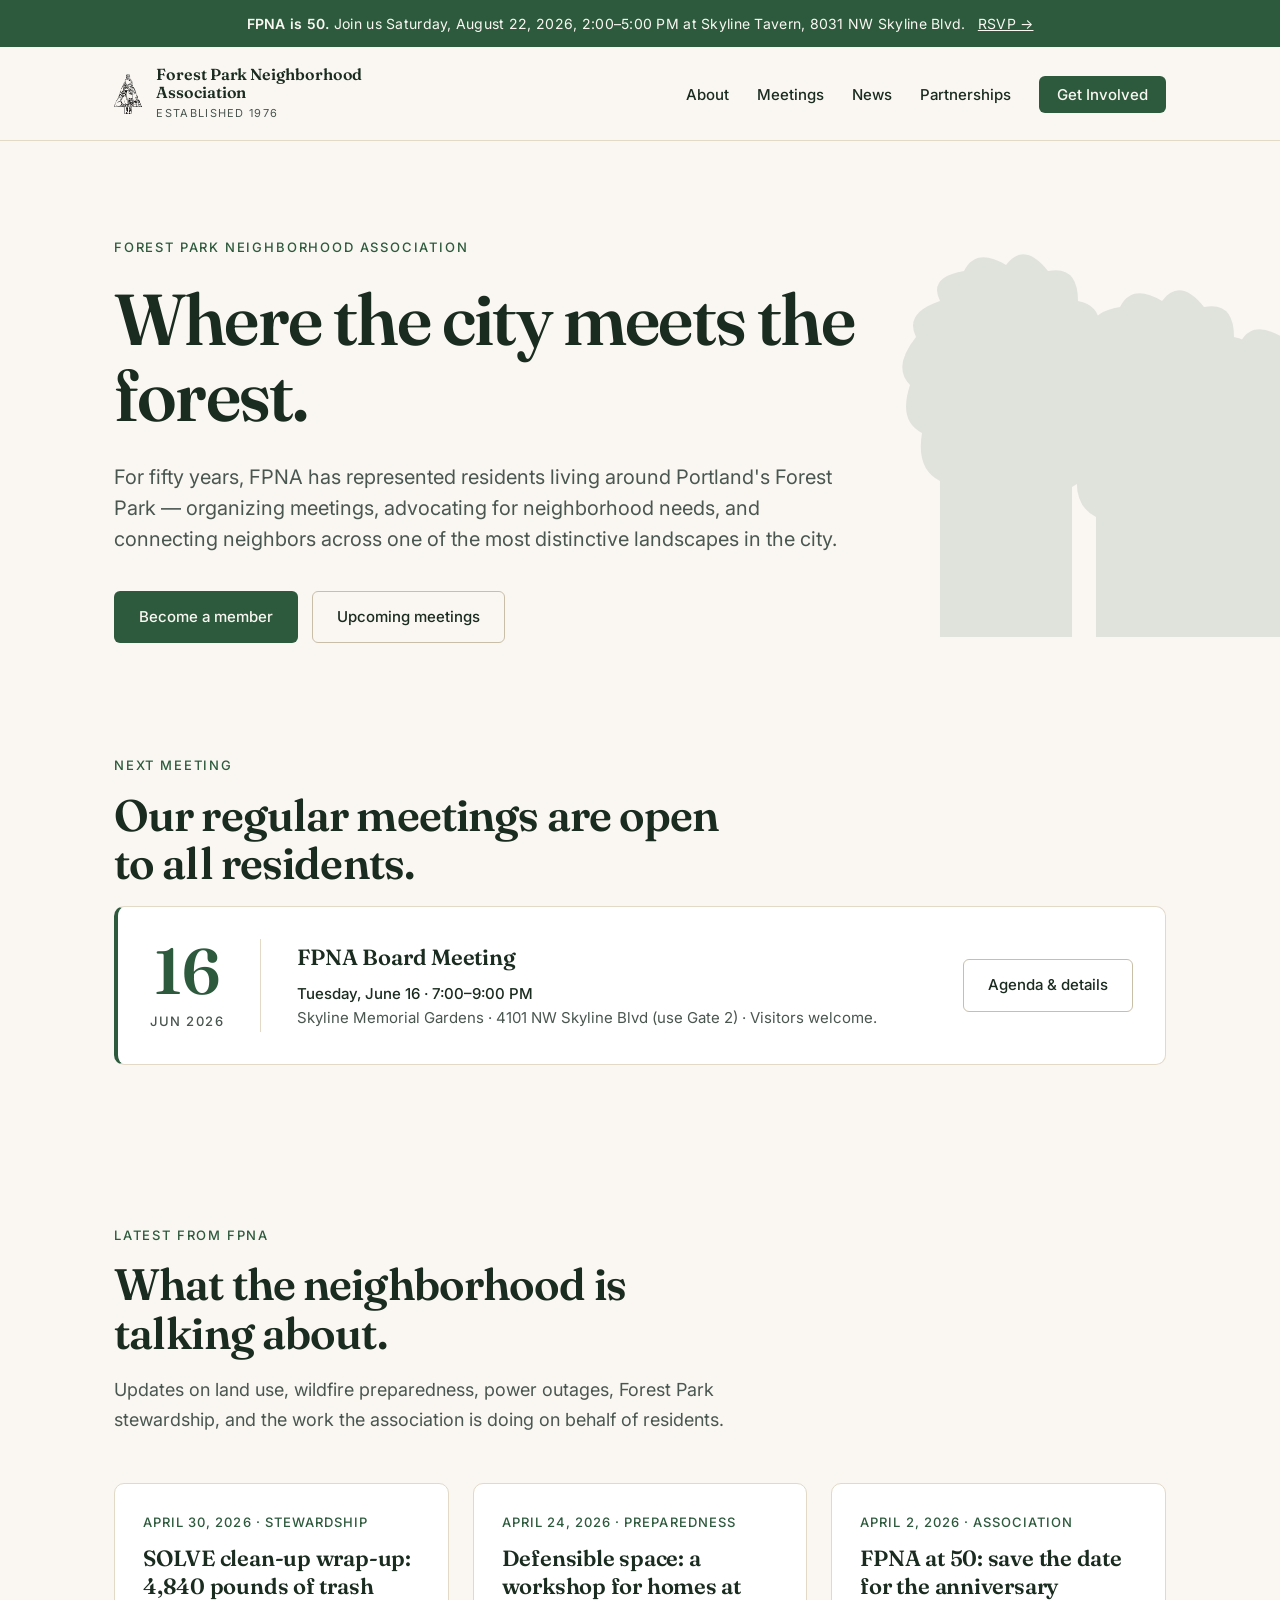
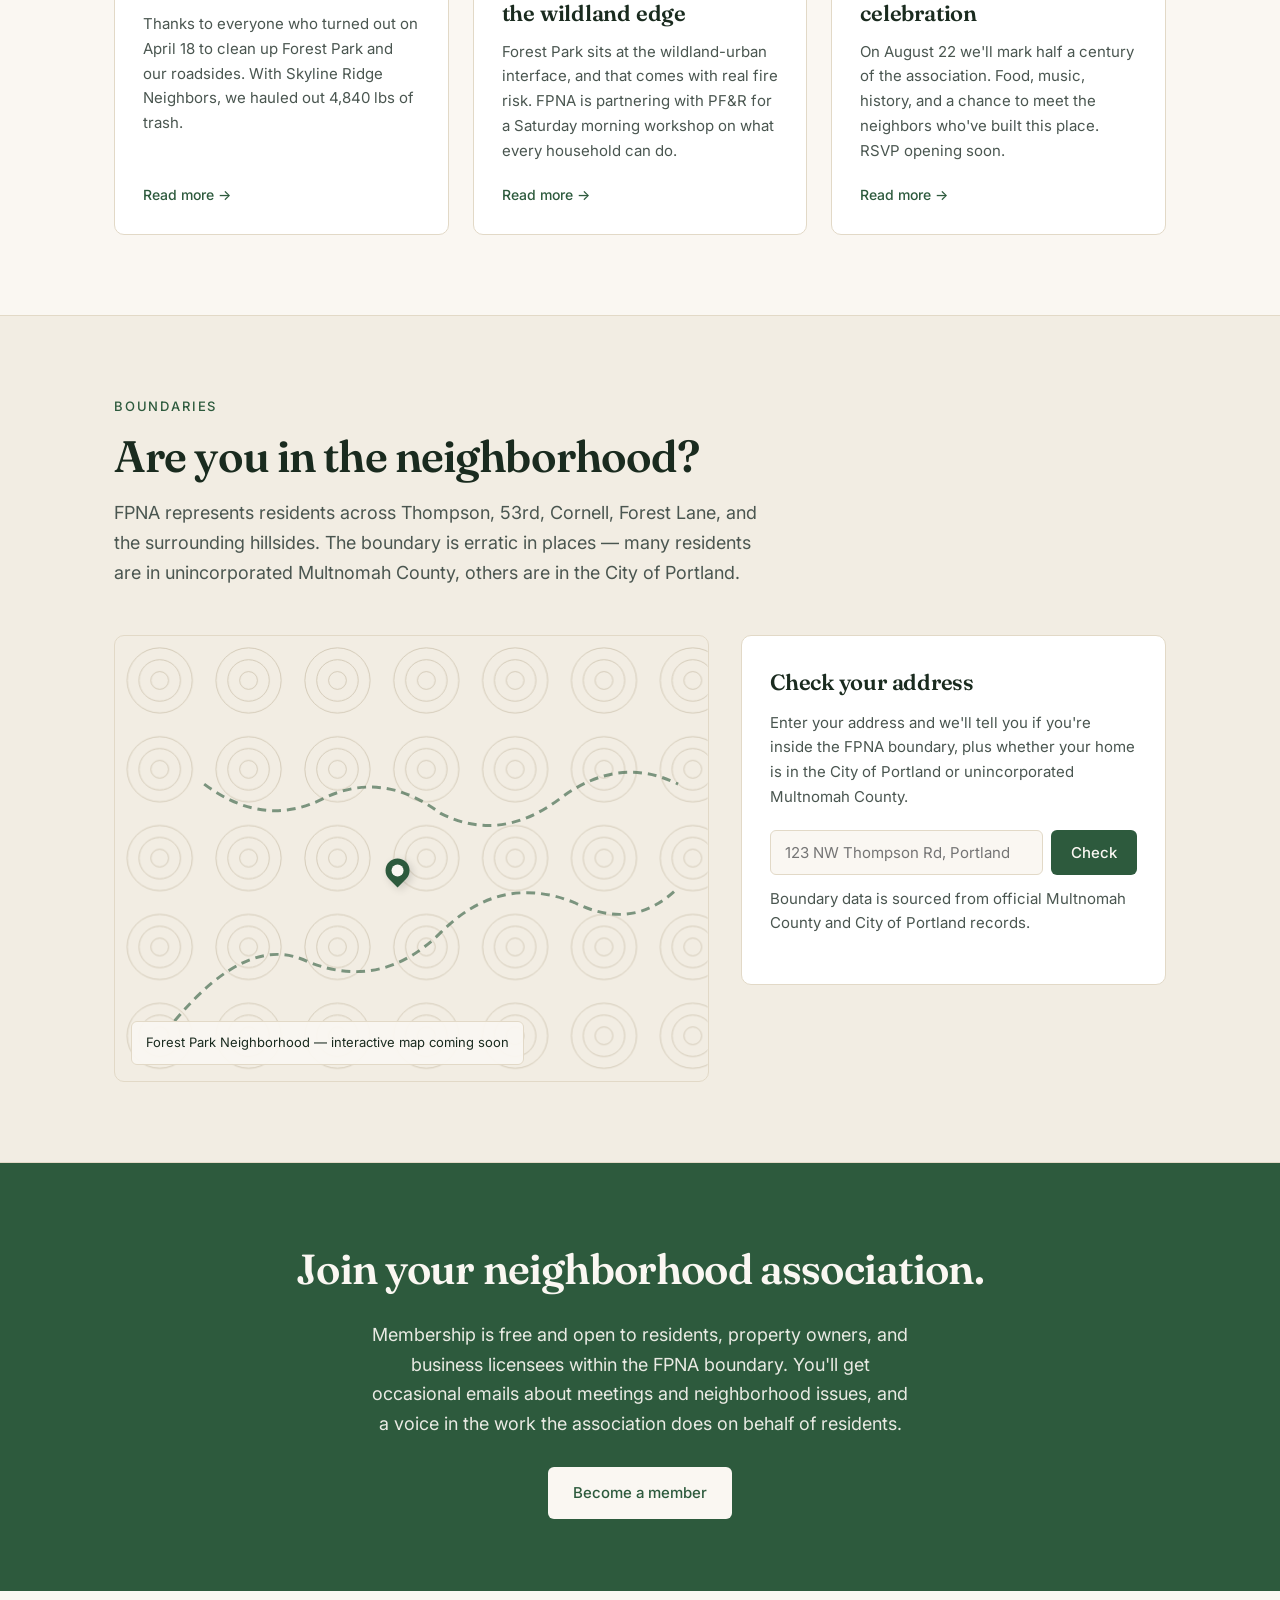
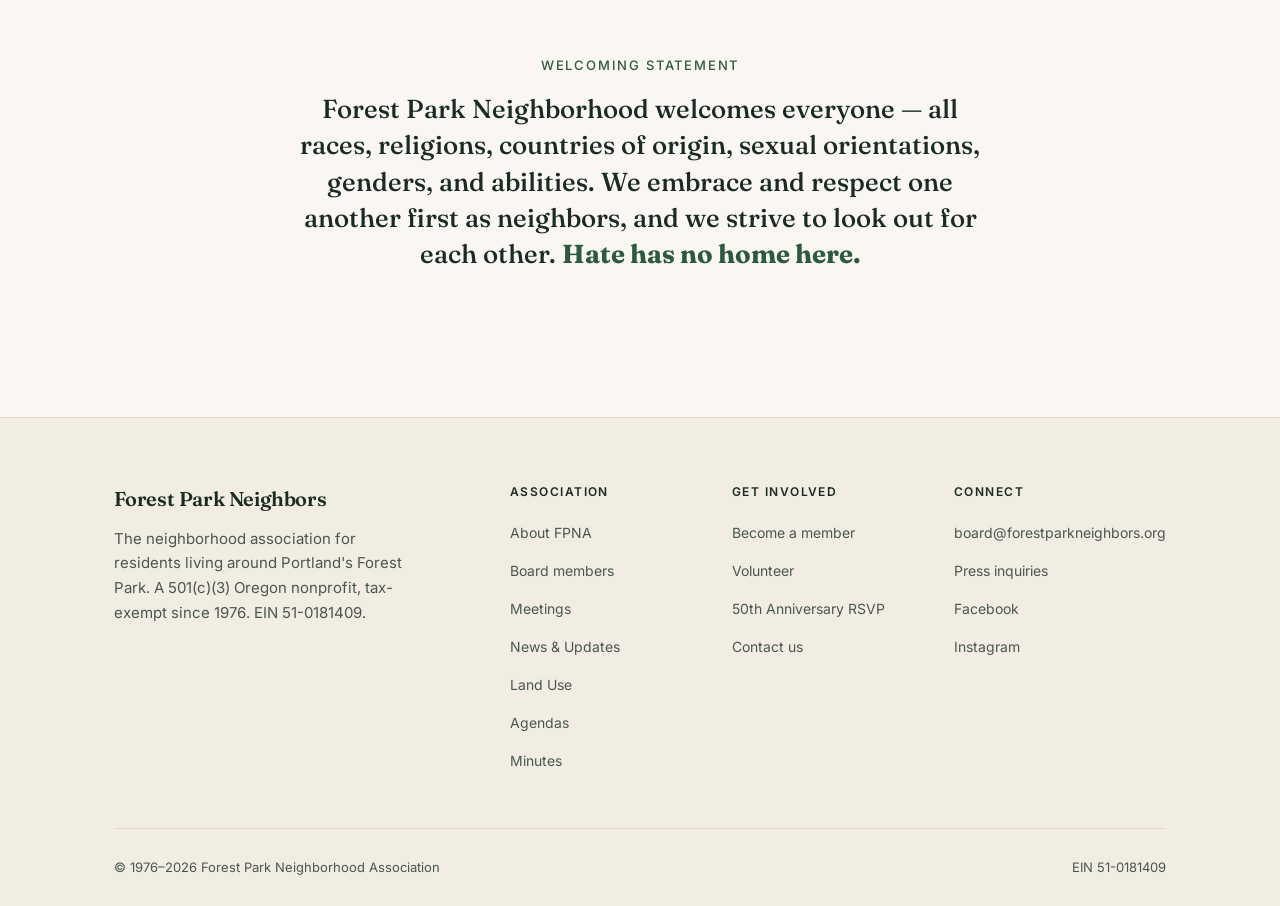
==== commit e7bf02d7: "Apply Veronica's tracker revisions: revert style, 501(c)(3) corrections, two-committee structure, Fo" ====
--- a/index.html
+++ b/index.html
@@ -7,14 +7,14 @@
   <meta name="description" content="Since 1976, FPNA has represented residents around Portland's Forest Park. Meetings, news, advocacy, and community at the edge of the forest.">
   <link rel="preconnect" href="https://fonts.googleapis.com">
   <link rel="preconnect" href="https://fonts.gstatic.com" crossorigin>
-  <link href="https://fonts.googleapis.com/css2?family=Source+Serif+4:opsz,wght@8..60,300;8..60,400;8..60,500;8..60,600;8..60,700&family=Public+Sans:wght@400;500;600&family=JetBrains+Mono:wght@400;500&display=swap" rel="stylesheet">
+  <link href="https://fonts.googleapis.com/css2?family=Fraunces:opsz,wght@9..144,500;9..144,600&family=Inter:wght@400;500;600&display=swap" rel="stylesheet">
   <link rel="stylesheet" href="styles.css">
 </head>
 <body>
 
   <!-- 50th Anniversary banner -->
   <div class="banner-50">
-    <strong>FPNA is 50.</strong> Join us for our anniversary celebration on August 22, 2026.
+    <strong>FPNA is 50.</strong> Join us Saturday, August 22, 2026, 2:00–5:00 PM at Skyline Tavern, 8031 NW Skyline Blvd.
     <a href="get-involved.html#rsvp">RSVP →</a>
   </div>
 
@@ -24,7 +24,7 @@
       <a href="index.html" class="brand">
         <img src="assets/fpna-logo-bw.png" alt="" class="brand-mark" />
         <span class="brand-text">
-          <span class="brand-name">Forest Park Neighbors</span>
+          <span class="brand-name">Forest Park Neighborhood Association</span>
           <span class="brand-tag">Established 1976</span>
         </span>
       </a>
@@ -33,6 +33,7 @@
           <li><a href="about.html">About</a></li>
           <li><a href="meetings.html">Meetings</a></li>
           <li><a href="news.html">News</a></li>
+          <li><a href="partnerships.html">Partnerships</a></li>
           <li><a href="get-involved.html" class="nav-cta">Get Involved</a></li>
         </ul>
       </nav>
@@ -43,7 +44,7 @@
   <section class="hero">
     <!-- Decorative tree silhouettes -->
     <svg class="hero-decoration" viewBox="0 0 400 400" xmlns="http://www.w3.org/2000/svg" aria-hidden="true">
-      <g fill="#1F3D2B">
+      <g fill="#2D5A3D">
         <path d="M50 380 L50 250 Q30 240 35 210 Q15 200 25 170 Q10 155 30 130 Q20 110 50 100 Q40 80 70 75 Q80 55 105 70 Q120 50 140 75 Q165 70 165 100 Q190 105 180 135 Q200 155 180 175 Q195 200 175 215 Q180 245 160 255 L160 380 Z"/>
         <path d="M180 380 L180 280 Q160 270 165 240 Q145 230 155 200 Q140 185 160 160 Q150 140 180 130 Q170 110 200 105 Q210 85 235 100 Q250 80 270 105 Q295 100 295 130 Q320 135 310 165 Q330 185 310 205 Q325 230 305 245 Q310 275 290 285 L290 380 Z"/>
         <path d="M280 380 L280 310 Q260 300 265 270 Q245 260 255 230 Q240 215 260 190 Q250 170 280 160 Q270 140 300 135 Q310 115 335 130 Q350 110 370 135 L370 380 Z"/>
@@ -151,9 +152,9 @@
             </defs>
             <rect width="400" height="300" fill="url(#topo)"/>
             <path d="M40 260 Q90 200 130 220 Q180 240 220 200 Q260 160 310 180 Q350 200 380 170"
-                  stroke="#1F3D2B" stroke-width="2" fill="none" stroke-dasharray="6 4" opacity="0.6"/>
+                  stroke="#2D5A3D" stroke-width="2" fill="none" stroke-dasharray="6 4" opacity="0.6"/>
             <path d="M60 100 Q100 130 140 110 Q180 90 220 120 Q260 140 300 110 Q340 80 380 100"
-                  stroke="#1F3D2B" stroke-width="2" fill="none" stroke-dasharray="6 4" opacity="0.6"/>
+                  stroke="#2D5A3D" stroke-width="2" fill="none" stroke-dasharray="6 4" opacity="0.6"/>
           </svg>
           <div class="map-pin" aria-hidden="true"></div>
           <div class="map-label">Forest Park Neighborhood — interactive map coming soon</div>
@@ -176,8 +177,21 @@
   <section class="cta-band">
     <div class="container">
       <h2>Join your neighborhood association.</h2>
-      <p>Membership is free. You'll get the monthly Updates email, meeting invitations, and a voice in the issues that shape our part of the city.</p>
+      <p>Membership is free and open to residents, property owners, and business licensees within the FPNA boundary. You'll get occasional emails about meetings and neighborhood issues, and a voice in the work the association does on behalf of residents.</p>
       <a href="get-involved.html" class="btn btn-primary">Become a member</a>
+    </div>
+  </section>
+
+  <!-- Welcoming statement -->
+  <section style="padding: 64px 0;">
+    <div class="container" style="max-width: 760px; text-align: center;">
+      <div class="section-eyebrow">Welcoming statement</div>
+      <p style="font-family: var(--font-display); font-weight: 500; font-size: clamp(20px, 2.2vw, 26px); line-height: 1.4; color: var(--color-text); margin-top: 12px;">
+        Forest Park Neighborhood welcomes everyone — all races, religions, countries of
+        origin, sexual orientations, genders, and abilities. We embrace and respect one
+        another first as neighbors, and we strive to look out for each other.
+        <strong style="color: var(--color-accent);">Hate has no home here.</strong>
+      </p>
     </div>
   </section>
 
@@ -189,7 +203,7 @@
           <div class="footer-brand">Forest Park Neighbors</div>
           <p class="footer-blurb">
             The neighborhood association for residents living around Portland's Forest Park.
-            A 501(c)(4) nonprofit, organized in 1976.
+            A 501(c)(3) Oregon nonprofit, tax-exempt since 1976. EIN 51-0181409.
           </p>
         </div>
         <div class="footer-col">
@@ -199,6 +213,9 @@
             <li><a href="about.html#board">Board members</a></li>
             <li><a href="meetings.html">Meetings</a></li>
             <li><a href="news.html">News &amp; Updates</a></li>
+            <li><a href="land-use.html">Land Use</a></li>
+            <li><a href="https://neigh120.sharepoint.com/:f:/s/Library/EjaX7eQWtTdJlmP6zh1chggBeNu8Uv-p2MYlgUlv2T-IfQ?e=IfXbHe" target="_blank" rel="noopener">Agendas</a></li>
+            <li><a href="https://neigh120.sharepoint.com/:f:/s/Library/EgnVC0pJ2J5DipxcN_7w5o8BEXKEQTdMqW26zpZ4DAAJKw?e=DmlteZ" target="_blank" rel="noopener">Minutes</a></li>
           </ul>
         </div>
         <div class="footer-col">
@@ -213,14 +230,16 @@
         <div class="footer-col">
           <h4>Connect</h4>
           <ul>
-            <li><a href="mailto:hello@forestparkneighbors.org">hello@forestparkneighbors.org</a></li>
+            <li><a href="mailto:board@forestparkneighbors.org">board@forestparkneighbors.org</a></li>
             <li><a href="contact.html#press">Press inquiries</a></li>
+            <li><a href="https://www.facebook.com/forestparkneighborhoodassociation" target="_blank" rel="noopener">Facebook</a></li>
+            <li><a href="https://www.instagram.com/forestparkneighbors" target="_blank" rel="noopener">Instagram</a></li>
           </ul>
         </div>
       </div>
       <div class="footer-bottom">
         <span>© 1976–2026 Forest Park Neighborhood Association</span>
-        <span>A 501(c)(4) Oregon nonprofit</span>
+        <span>EIN 51-0181409</span>
       </div>
     </div>
   </footer>
--- a/styles.css
+++ b/styles.css
@@ -1,41 +1,19 @@
-/* FPNA Demo — design system
- * Built to the FPNA Brand Kit (v1.0, May 2026).
- * Palette: Douglas Fir / Cream / Cedar / Bark, plus Jay / Salmonberry / Moss / Late Light.
- * Type: Source Serif 4 (editorial) + Public Sans (UI) + JetBrains Mono (labels).
- */
+/* FPNA Demo — design system */
 
 :root {
-  /* Brand kit palette */
-  --color-forest: #1F3D2B;        /* primary */
-  --color-forest-deep: #122418;
-  --color-moss: #6F8A4F;
-  --color-cedar: #6B4A2B;
-  --color-cedar-light: #A98463;
-  --color-jay: #1B4D7A;
-  --color-rust: #B6502E;          /* salmonberry */
-  --color-gold: #C89A3A;          /* late light */
-  --color-cream: #F4EDDD;
-  --color-paper: #FAF7F2;         /* page background — softer warm white */
-  --color-paper-2: #F2EDE3;       /* alt section background */
-  --color-bark: #1A1410;          /* text ink */
-  --color-rule: rgba(26, 20, 16, 0.18);
-
-  /* Semantic aliases */
-  --color-bg: var(--color-paper);
-  --color-bg-alt: var(--color-paper-2);
-  --color-text: var(--color-bark);
-  --color-text-muted: #322c25;
-  --color-accent: var(--color-forest);
-  --color-accent-hover: var(--color-forest-deep);
-  --color-accent-soft: rgba(31, 61, 43, 0.08);
-  --color-border: #C9BEA8;
-  --color-border-strong: #A89C82;
+  --color-bg: #FAF7F2;
+  --color-bg-alt: #F2EDE3;
+  --color-text: #1A2B1F;
+  --color-text-muted: #4A5650;
+  --color-accent: #2D5A3D;
+  --color-accent-hover: #1F4029;
+  --color-accent-soft: rgba(45, 90, 61, 0.08);
+  --color-border: #E2D9C7;
+  --color-border-strong: #C9BEA8;
   --color-card: #FFFFFF;
 
-  /* Typography */
-  --font-display: 'Source Serif 4', 'Iowan Old Style', 'Georgia', serif;
-  --font-body: 'Public Sans', -apple-system, BlinkMacSystemFont, 'Segoe UI', sans-serif;
-  --font-mono: 'JetBrains Mono', ui-monospace, 'SF Mono', Menlo, monospace;
+  --font-display: 'Fraunces', 'Iowan Old Style', 'Georgia', serif;
+  --font-body: 'Inter', -apple-system, BlinkMacSystemFont, 'Segoe UI', sans-serif;
 
   --max-width: 1100px;
   --container-padding: 24px;
@@ -101,25 +79,27 @@
   height: 40px;
   width: auto;
   display: block;
+  flex-shrink: 0;
 }
 .brand-text {
   display: flex;
   flex-direction: column;
   gap: 2px;
+  min-width: 0;
 }
 .brand-name {
   font-family: var(--font-display);
-  font-weight: 500;
-  font-size: 18px;
+  font-weight: 600;
+  font-size: 16px;
   letter-spacing: -0.005em;
-  line-height: 1.05;
+  line-height: 1.15;
+  max-width: 22ch;
 }
 .brand-tag {
-  font-family: var(--font-mono);
-  font-size: 10px;
-  letter-spacing: 0.14em;
+  font-size: 11px;
+  letter-spacing: 0.12em;
   text-transform: uppercase;
-  color: var(--color-cedar);
+  color: var(--color-text-muted);
 }
 nav.main-nav ul {
   list-style: none;
@@ -166,25 +146,23 @@
 }
 .hero-inner { position: relative; z-index: 1; }
 .hero-eyebrow {
-  font-family: var(--font-mono);
-  font-size: 11px;
-  letter-spacing: 0.18em;
+  font-size: 13px;
+  letter-spacing: 0.14em;
   text-transform: uppercase;
-  color: var(--color-cedar);
+  color: var(--color-accent);
   font-weight: 500;
   margin-bottom: 24px;
 }
 .hero-title {
   font-family: var(--font-display);
   font-weight: 600;
-  font-size: clamp(48px, 7vw, 84px);
-  line-height: 1.0;
+  font-size: clamp(40px, 6vw, 72px);
+  line-height: 1.05;
   letter-spacing: -0.025em;
-  color: var(--color-bark);
+  color: var(--color-text);
   margin-bottom: 28px;
   max-width: 18ch;
 }
-.hero-title em { font-style: italic; color: var(--color-forest); font-weight: 600; }
 .hero-sub {
   font-size: 20px;
   line-height: 1.55;
@@ -228,19 +206,18 @@
 
 /* Sections */
 .section-eyebrow {
-  font-family: var(--font-mono);
-  font-size: 11px;
-  letter-spacing: 0.18em;
+  font-size: 13px;
+  letter-spacing: 0.14em;
   text-transform: uppercase;
-  color: var(--color-cedar);
+  color: var(--color-accent);
   font-weight: 500;
   margin-bottom: 14px;
 }
 .section-title {
   font-family: var(--font-display);
   font-weight: 600;
-  font-size: clamp(32px, 4.5vw, 52px);
-  line-height: 1.05;
+  font-size: clamp(30px, 4vw, 44px);
+  line-height: 1.1;
   letter-spacing: -0.02em;
   margin-bottom: 18px;
   max-width: 22ch;
@@ -322,22 +299,21 @@
 }
 .news-card:hover { border-color: var(--color-accent); text-decoration: none; transform: translateY(-2px); }
 .news-meta {
-  font-family: var(--font-mono);
-  font-size: 11px;
-  letter-spacing: 0.14em;
+  font-size: 13px;
+  letter-spacing: 0.08em;
   text-transform: uppercase;
-  color: var(--color-cedar);
+  color: var(--color-accent);
   font-weight: 500;
   margin-bottom: 12px;
 }
 .news-title {
   font-family: var(--font-display);
-  font-weight: 500;
+  font-weight: 600;
   font-size: 22px;
   letter-spacing: -0.01em;
   line-height: 1.25;
   margin-bottom: 12px;
-  color: var(--color-bark);
+  color: var(--color-text);
 }
 .news-excerpt { color: var(--color-text-muted); font-size: 15px; margin-bottom: 20px; flex: 1; }
 .news-read { font-size: 14px; color: var(--color-accent); font-weight: 500; }
@@ -538,17 +514,16 @@
 }
 .board-card .name {
   font-family: var(--font-display);
-  font-weight: 500;
+  font-weight: 600;
   font-size: 18px;
   letter-spacing: -0.01em;
   margin-bottom: 6px;
 }
 .board-card .role {
-  font-family: var(--font-mono);
-  font-size: 10px;
-  letter-spacing: 0.14em;
+  font-size: 12px;
+  letter-spacing: 0.08em;
   text-transform: uppercase;
-  color: var(--color-cedar);
+  color: var(--color-accent);
   margin-bottom: 12px;
   font-weight: 500;
 }
